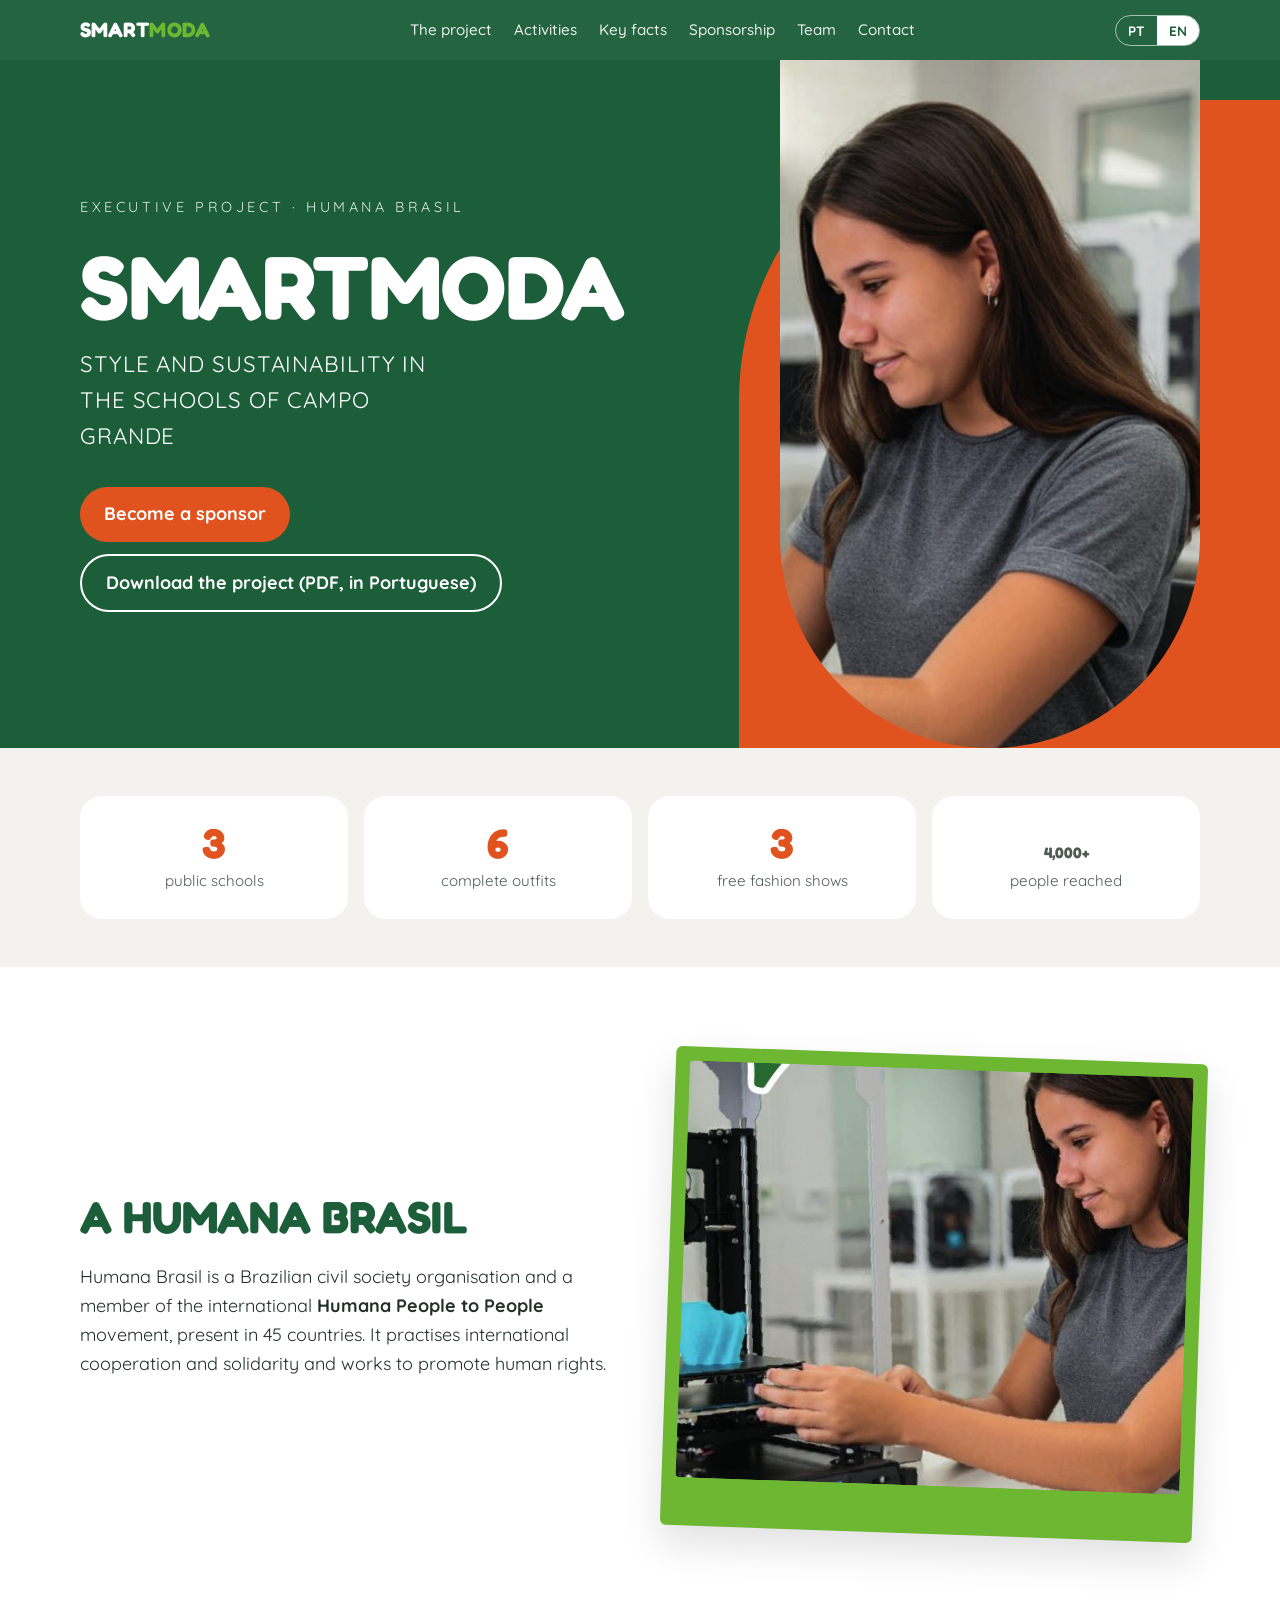
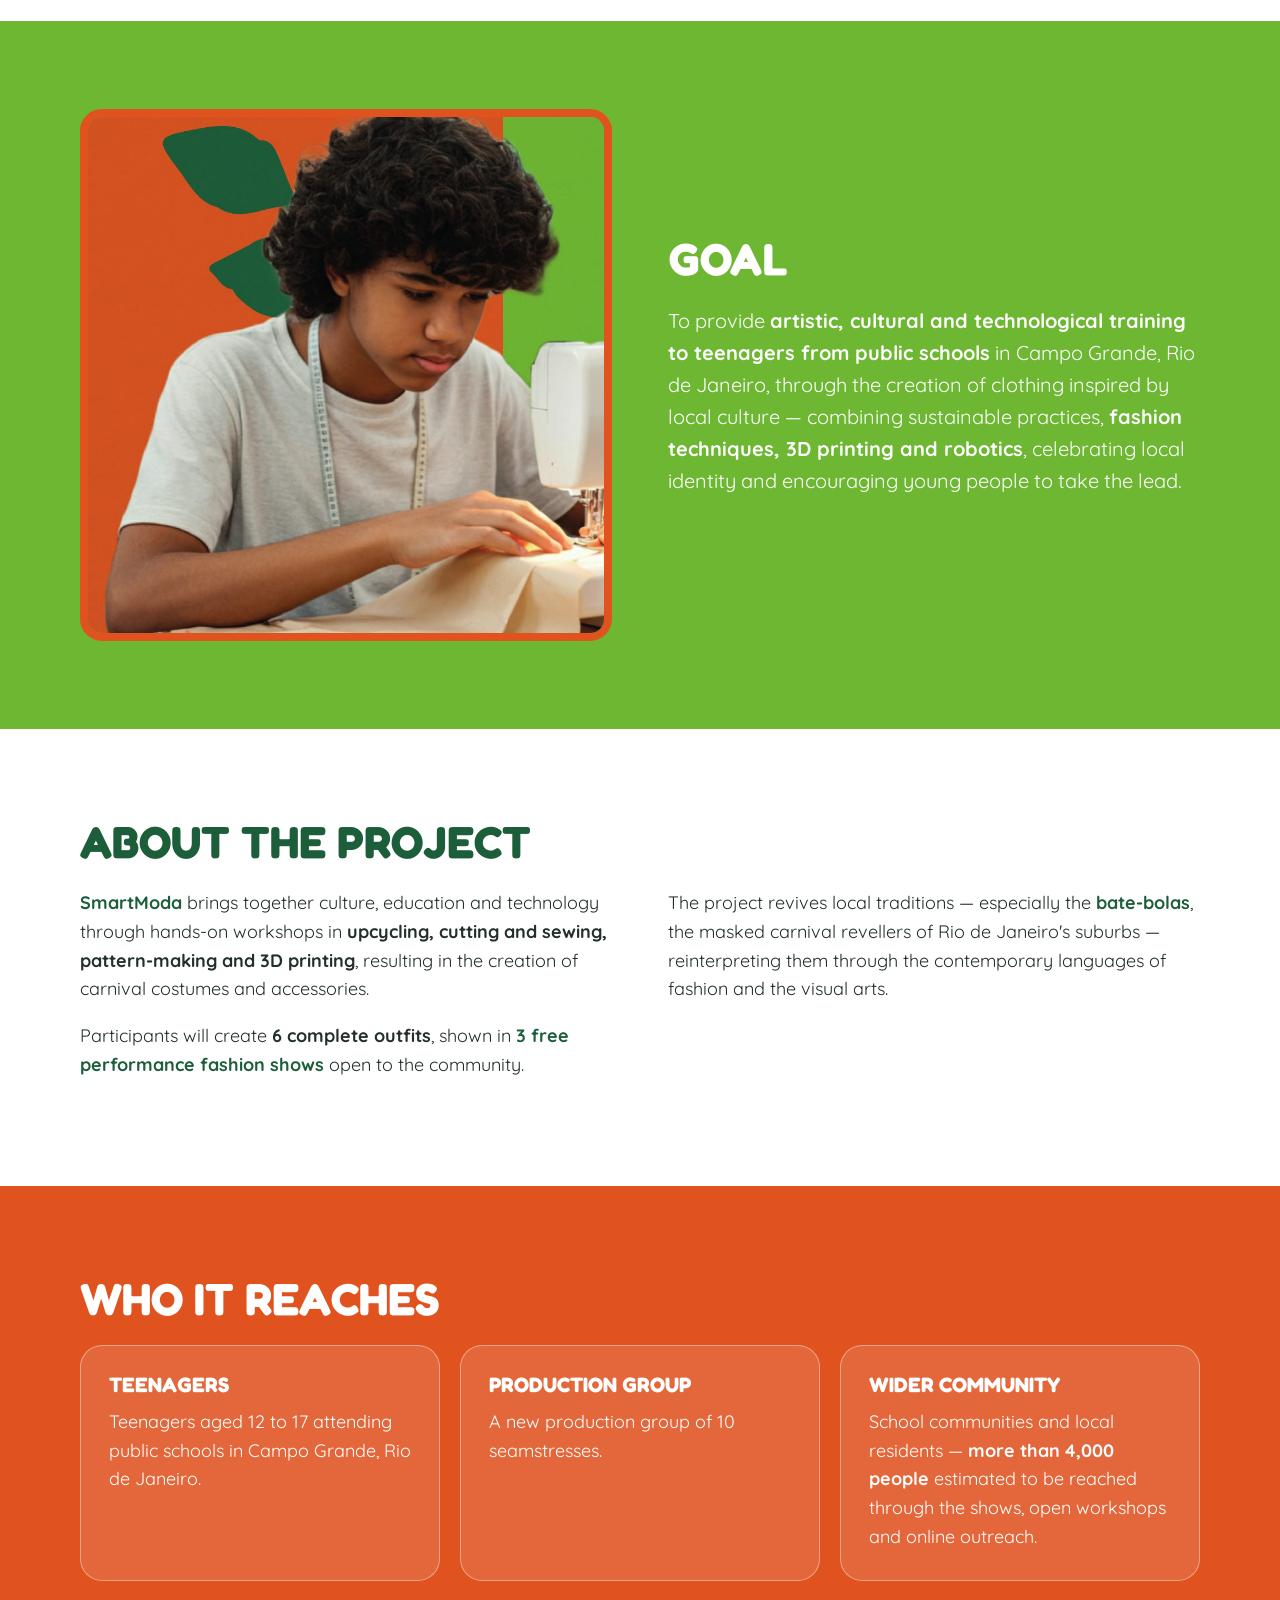
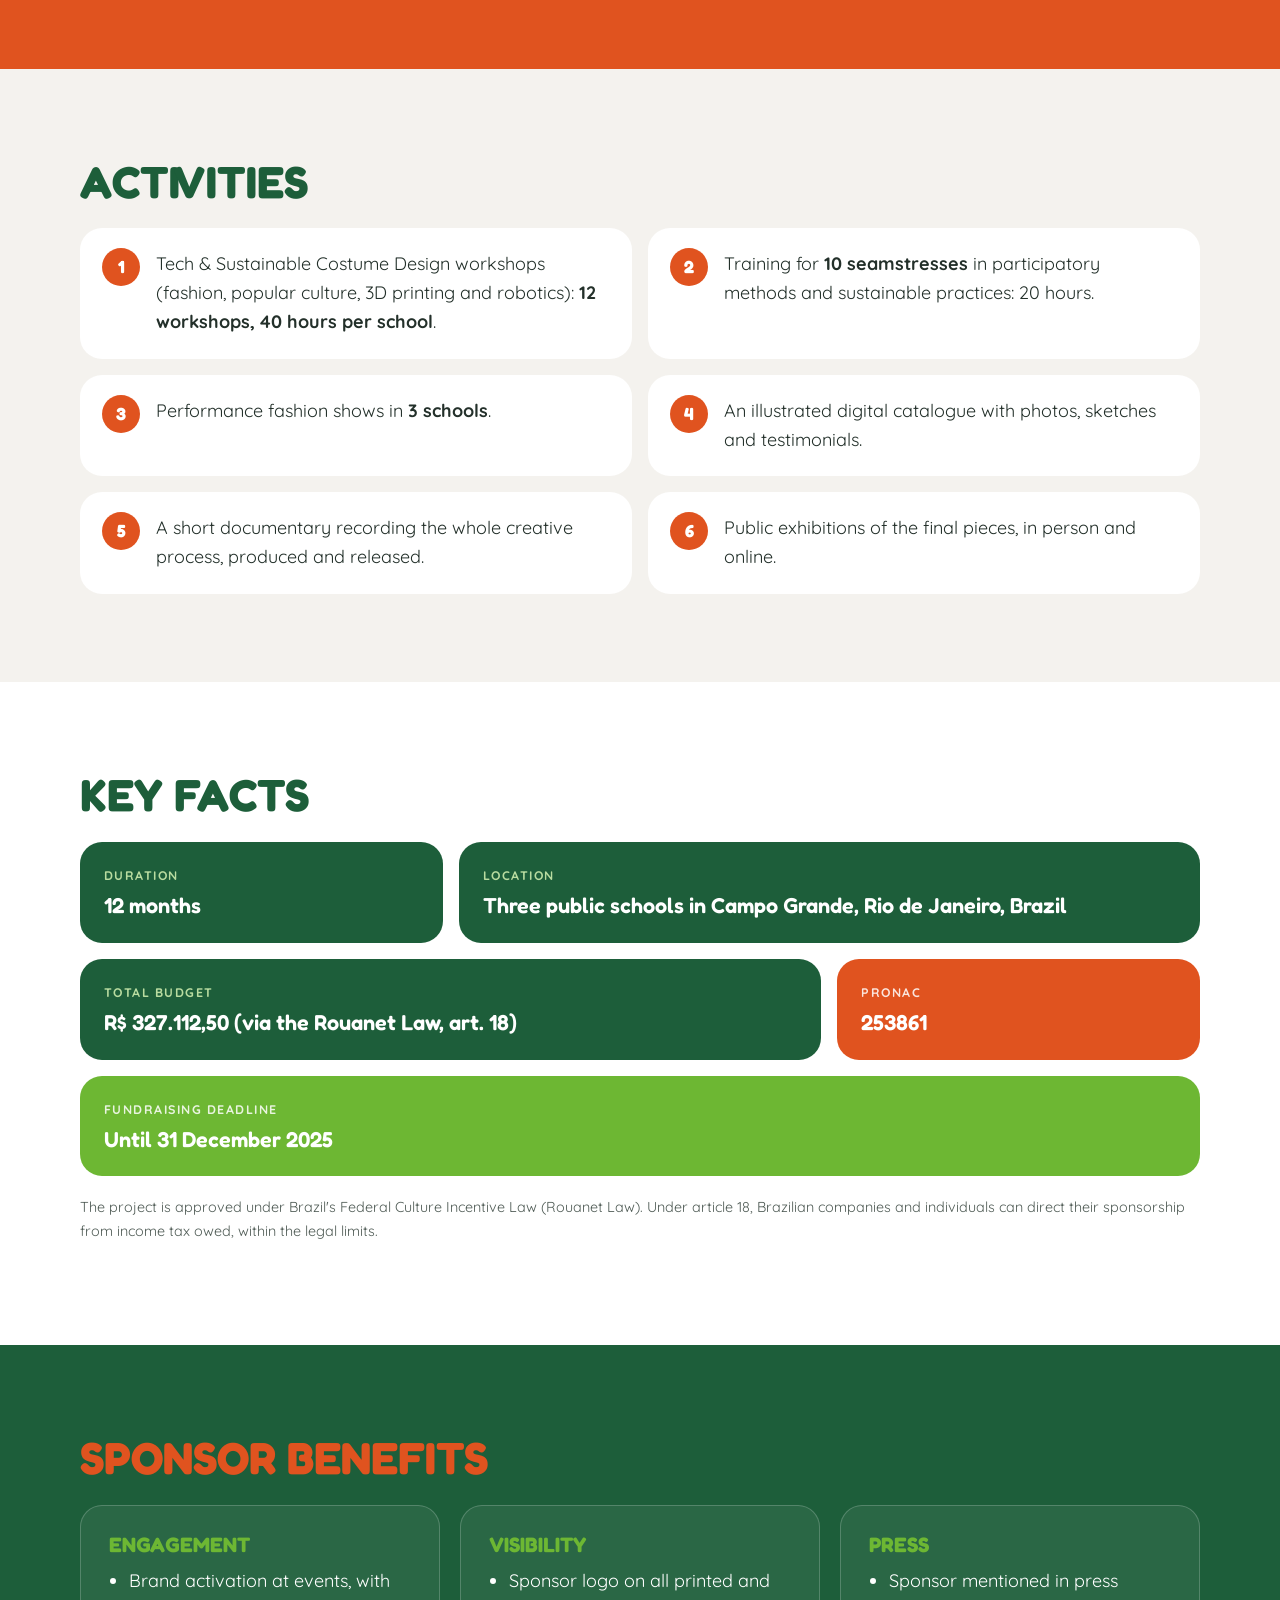
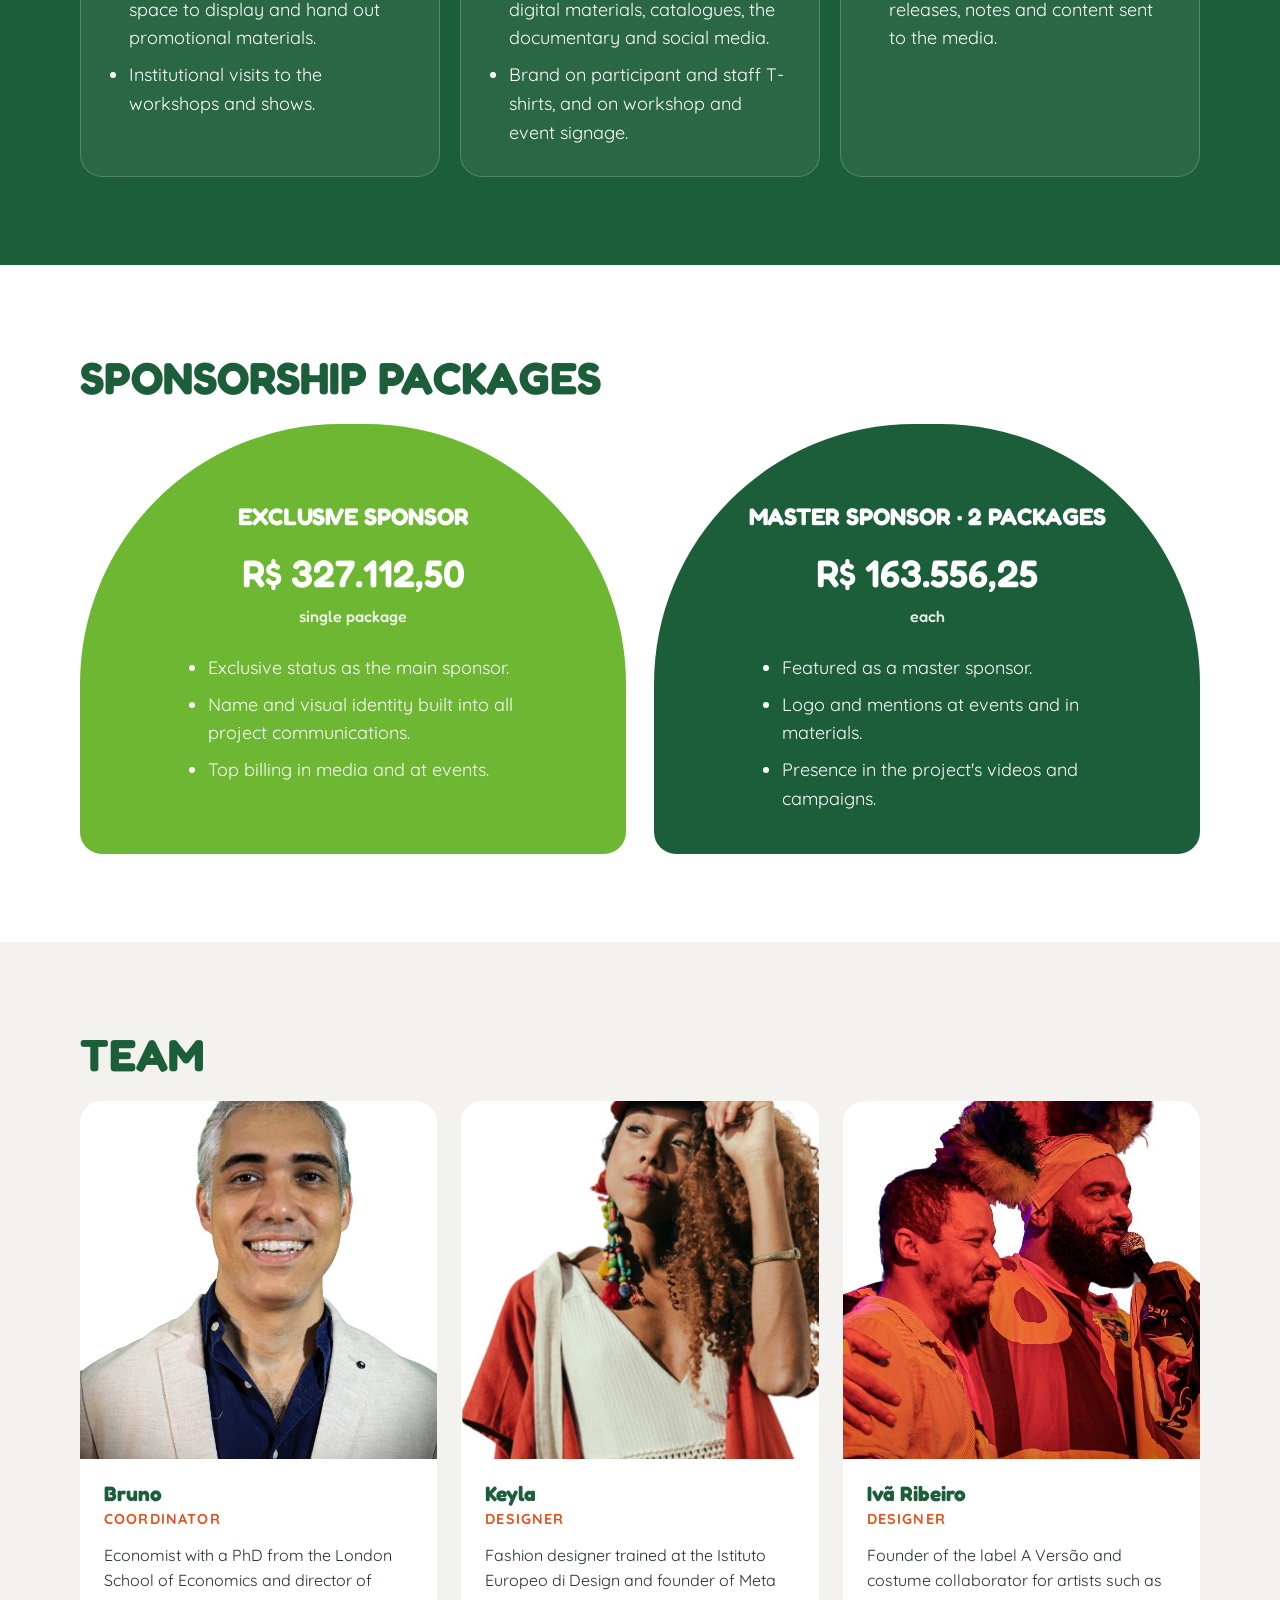
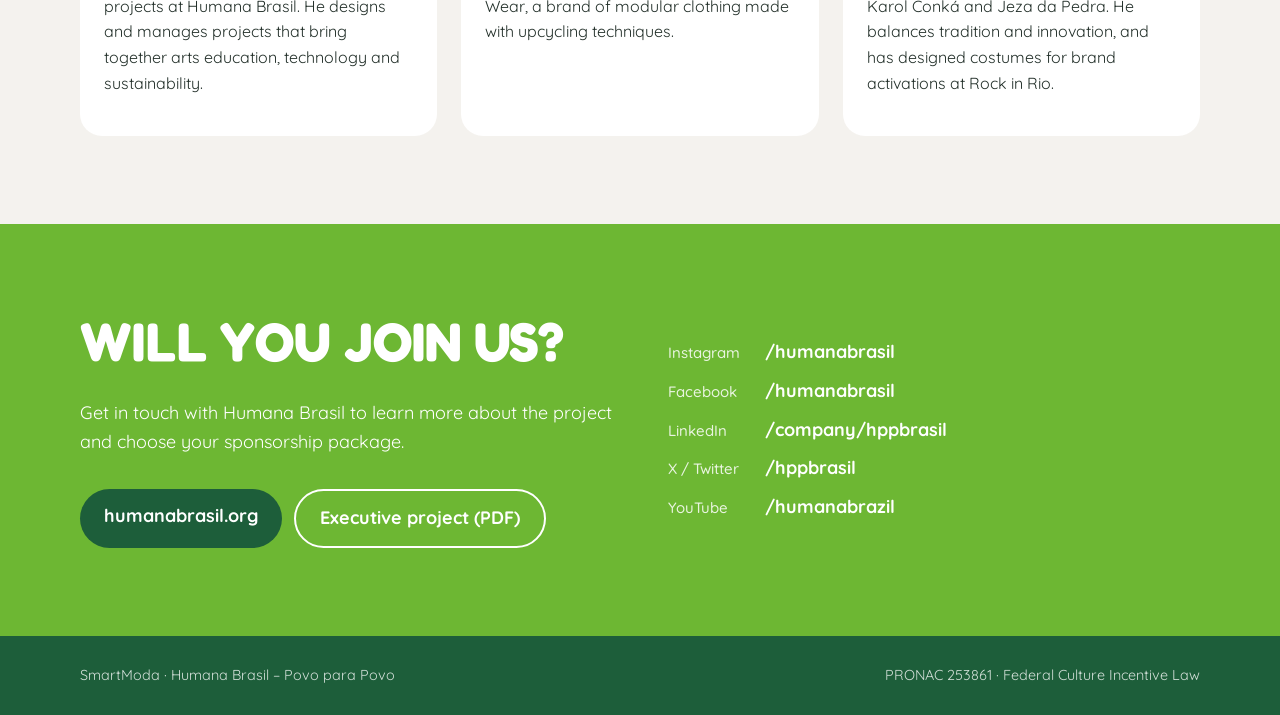
==== docs/smartmoda/index.html @ 7c17c0e6 "Página bilíngue (PT/EN) do projeto SmartModa para financiadores Página estática em docs/smartmoda/ c" ====
<!doctype html>
<html lang="pt-BR" data-lang="pt">
<head>
<meta charset="utf-8">
<meta name="viewport" content="width=device-width, initial-scale=1">
<title>SmartModa · Humana Brasil</title>
<meta name="description" content="SmartModa: estilo e sustentabilidade nas escolas de Campo Grande (RJ). Projeto da Humana Brasil via Lei Rouanet, PRONAC 253861.">
<meta property="og:title" content="SmartModa · Humana Brasil">
<meta property="og:description" content="Moda, cultura popular, impressão 3D e robótica com adolescentes de escolas públicas de Campo Grande (RJ).">
<meta property="og:image" content="img/capa.jpg">
<link rel="preconnect" href="https://fonts.googleapis.com">
<link rel="preconnect" href="https://fonts.gstatic.com" crossorigin>
<link href="https://fonts.googleapis.com/css2?family=Fredoka:wght@500;600;700&family=Quicksand:wght@400;500;700&display=swap" rel="stylesheet">
<style>
  :root {
    --verde-escuro: #1d5e3a;
    --verde: #6db733;
    --laranja: #e0531f;
    --creme: #f4f2ee;
    --texto: #23302a;
    --texto-suave: #4f5b55;
    --branco: #ffffff;
    --raio: 22px;
  }
  * { box-sizing: border-box; }
  html { scroll-behavior: smooth; }
  body {
    margin: 0;
    font-family: "Quicksand", system-ui, sans-serif;
    font-size: 18px;
    line-height: 1.6;
    color: var(--texto);
    background: var(--branco);
  }
  h1, h2, h3 { font-family: "Fredoka", system-ui, sans-serif; line-height: 1.1; margin: 0 0 .5em; }
  h2 { font-size: clamp(2rem, 4vw, 2.8rem); color: var(--verde-escuro); text-transform: uppercase; }
  h3 { font-size: 1.3rem; }
  p { margin: 0 0 1em; }
  img { max-width: 100%; height: auto; display: block; }
  a { color: inherit; }
  strong { font-weight: 700; }

  /* Idiomas: cada texto existe nas duas línguas; o atributo data-lang esconde uma delas. */
  html[data-lang="pt"] .en, html[data-lang="en"] .pt { display: none !important; }

  .container { width: min(1120px, 100% - 32px); margin-inline: auto; }
  section { padding: 88px 0; }

  /* Topo */
  .topo {
    position: sticky; top: 0; z-index: 10;
    background: rgba(29, 94, 58, .96);
    color: var(--branco);
    backdrop-filter: blur(6px);
  }
  .topo .container { display: flex; align-items: center; justify-content: space-between; gap: 16px; height: 60px; }
  .marca { font-family: "Fredoka", sans-serif; font-weight: 700; font-size: 1.3rem; letter-spacing: .02em; text-decoration: none; }
  .marca span { color: var(--verde); }
  .menu { display: flex; gap: 22px; font-size: .95rem; font-weight: 500; }
  .menu a { text-decoration: none; opacity: .9; }
  .menu a:hover { opacity: 1; text-decoration: underline; }
  .idiomas { display: flex; border: 1.5px solid rgba(255,255,255,.6); border-radius: 999px; overflow: hidden; flex-shrink: 0; }
  .idiomas button {
    font: 700 .85rem "Quicksand", sans-serif; color: var(--branco);
    background: transparent; border: 0; padding: 6px 12px; cursor: pointer;
  }
  .idiomas button[aria-pressed="true"] { background: var(--branco); color: var(--verde-escuro); }
  @media (max-width: 860px) { .menu { display: none; } }

  /* Capa */
  .capa { background: var(--verde-escuro); color: var(--branco); padding: 0; overflow: hidden; }
  .capa .container { display: grid; grid-template-columns: 1.2fr 1fr; align-items: center; gap: 40px; min-height: 620px; }
  .capa .rotulo { letter-spacing: .25em; text-transform: uppercase; font-size: .9rem; opacity: .85; margin-bottom: 18px; }
  .capa h1 { font-size: clamp(3rem, 8vw, 5.6rem); margin-bottom: 12px; }
  .capa .subtitulo { font-size: clamp(1.1rem, 2vw, 1.4rem); text-transform: uppercase; letter-spacing: .04em; max-width: 30ch; }
  .capa .foto { position: relative; align-self: stretch; display: flex; align-items: flex-end; }
  .capa .foto::before {
    content: ""; position: absolute; inset: 40px -40% 0 30px;
    background: var(--laranja); border-radius: 300px 0 0 0;
  }
  .capa .foto img { position: relative; border-radius: 0 0 220px 220px; width: 100%; max-width: 420px; margin-left: auto; object-fit: cover; aspect-ratio: 470 / 770; }
  .botoes { display: flex; flex-wrap: wrap; gap: 12px; margin-top: 32px; }
  .botao {
    display: inline-block; padding: 13px 24px; border-radius: 999px;
    font-weight: 700; text-decoration: none; transition: transform .15s;
  }
  .botao:hover { transform: translateY(-2px); }
  .botao.cheio { background: var(--laranja); color: var(--branco); }
  .botao.contorno { border: 2px solid var(--branco); color: var(--branco); }
  @media (max-width: 760px) {
    .capa .container { grid-template-columns: 1fr; min-height: 0; padding-top: 56px; gap: 32px; }
    .capa .foto img { max-width: 300px; margin: 0 auto; }
    .capa .foto::before { inset: 40px -20% 0 10%; }
  }

  /* Números */
  .numeros { background: var(--creme); padding: 48px 0; }
  .numeros .grade { display: grid; grid-template-columns: repeat(4, 1fr); gap: 16px; }
  .numero { background: var(--branco); border-radius: var(--raio); padding: 24px; text-align: center; }
  .numero b { display: block; font-family: "Fredoka", sans-serif; font-size: 2.6rem; color: var(--laranja); line-height: 1.1; }
  .numero span { font-size: .95rem; color: var(--texto-suave); }
  @media (max-width: 760px) { .numeros .grade { grid-template-columns: repeat(2, 1fr); } }

  /* Duas colunas */
  .duas { display: grid; grid-template-columns: 1fr 1fr; gap: 56px; align-items: center; }
  @media (max-width: 760px) { .duas { grid-template-columns: 1fr; gap: 32px; } }
  .foto-arredondada { border-radius: var(--raio); object-fit: cover; width: 100%; }

  .objetivo { background: var(--verde); color: var(--branco); }
  .objetivo h2 { color: var(--branco); }
  .objetivo p { font-size: 1.25rem; }
  .objetivo .foto-arredondada { border: 8px solid var(--laranja); aspect-ratio: 1; }

  .destaque { color: var(--verde-escuro); font-weight: 700; }
  .polaroid { background: var(--verde); padding: 14px 14px 48px; border-radius: 6px; transform: rotate(2deg); box-shadow: 0 18px 40px rgba(0,0,0,.12); }

  /* Público */
  .publico { background: var(--laranja); color: var(--branco); }
  .publico h2 { color: var(--branco); }
  .cartoes { display: grid; grid-template-columns: repeat(3, 1fr); gap: 20px; }
  .cartao { background: rgba(255,255,255,.12); border: 1.5px solid rgba(255,255,255,.4); border-radius: var(--raio); padding: 28px; }
  .cartao h3 { text-transform: uppercase; }
  .cartao p:last-child { margin: 0; }
  @media (max-width: 860px) { .cartoes { grid-template-columns: 1fr; } }

  /* Ações */
  .acoes { background: var(--creme); }
  .lista-acoes { list-style: none; padding: 0; margin: 0; display: grid; grid-template-columns: repeat(2, 1fr); gap: 16px; counter-reset: acao; }
  .lista-acoes li { background: var(--branco); border-radius: var(--raio); padding: 22px 24px 22px 76px; position: relative; counter-increment: acao; }
  .lista-acoes li::before {
    content: counter(acao); position: absolute; left: 22px; top: 20px;
    width: 38px; height: 38px; border-radius: 50%; background: var(--laranja); color: var(--branco);
    font: 700 1.1rem/38px "Fredoka", sans-serif; text-align: center;
  }
  @media (max-width: 760px) { .lista-acoes { grid-template-columns: 1fr; } }

  /* Ficha */
  .ficha .grade { display: grid; grid-template-columns: repeat(3, 1fr); gap: 16px; }
  .item-ficha { background: var(--verde-escuro); color: var(--branco); border-radius: var(--raio); padding: 24px; }
  .item-ficha small { display: block; text-transform: uppercase; letter-spacing: .12em; font-size: .78rem; color: #b9dca0; margin-bottom: 6px; font-weight: 700; }
  .item-ficha b { font-family: "Fredoka", sans-serif; font-size: 1.35rem; font-weight: 600; line-height: 1.25; display: block; }
  .item-ficha.largo { grid-column: span 2; }
  .item-ficha.inteiro { grid-column: 1 / -1; }
  .item-ficha.laranja { background: var(--laranja); }
  .item-ficha.verde { background: var(--verde); }
  .item-ficha.verde small, .item-ficha.laranja small { color: rgba(255,255,255,.85); }
  .nota { font-size: .9rem; color: var(--texto-suave); margin-top: 20px; }
  @media (max-width: 760px) { .ficha .grade { grid-template-columns: 1fr; } .item-ficha.largo, .item-ficha.inteiro { grid-column: auto; } }

  /* Contrapartidas e cotas */
  .contrapartidas { background: var(--verde-escuro); color: var(--branco); }
  .contrapartidas h2 { color: var(--laranja); }
  .contrapartidas .cartao { background: rgba(255,255,255,.06); border-color: rgba(255,255,255,.2); }
  .contrapartidas .cartao h3 { color: var(--verde); }
  .contrapartidas ul { margin: 0; padding-left: 1.1em; }
  .contrapartidas li + li { margin-top: 8px; }

  .cotas .grade { display: grid; grid-template-columns: 1fr 1fr; gap: 28px; }
  .cota { border-radius: 260px 260px var(--raio) var(--raio); padding: 80px 40px 40px; color: var(--branco); text-align: center; }
  .cota.exclusiva { background: var(--verde); }
  .cota.master { background: var(--verde-escuro); }
  .cota h3 { text-transform: uppercase; font-size: 1.5rem; }
  .cota .valor { font-family: "Fredoka", sans-serif; font-size: clamp(1.8rem, 4vw, 2.4rem); font-weight: 600; margin-bottom: 24px; }
  .cota .valor small { display: block; font-size: 1rem; font-weight: 500; opacity: .9; }
  .cota ul { text-align: left; max-width: 330px; margin: 0 auto; padding-left: 1.1em; }
  .cota li + li { margin-top: 8px; }
  @media (max-width: 760px) { .cotas .grade { grid-template-columns: 1fr; } .cota { padding: 56px 24px 32px; } }

  /* Equipe */
  .equipe { background: var(--creme); }
  .pessoas { display: grid; grid-template-columns: repeat(3, 1fr); gap: 24px; }
  .pessoa { background: var(--branco); border-radius: var(--raio); overflow: hidden; display: flex; flex-direction: column; }
  .pessoa img { width: 100%; aspect-ratio: 1; object-fit: cover; object-position: top; background: #fff; }
  .pessoa div { padding: 24px; }
  .pessoa h3 { color: var(--verde-escuro); margin-bottom: 2px; }
  .pessoa .papel { color: var(--laranja); font-weight: 700; font-size: .9rem; text-transform: uppercase; letter-spacing: .08em; margin-bottom: 12px; }
  .pessoa p { font-size: 1rem; }
  @media (max-width: 860px) { .pessoas { grid-template-columns: 1fr; max-width: 460px; margin-inline: auto; } }

  /* Contato */
  .contato { background: var(--verde); color: var(--branco); }
  .contato h2 { color: var(--branco); font-size: clamp(2.2rem, 5vw, 3.4rem); }
  .redes { list-style: none; padding: 0; margin: 0; display: grid; gap: 10px; font-weight: 700; }
  .redes a { text-decoration: none; }
  .redes a:hover { text-decoration: underline; }
  .redes small { display: inline-block; min-width: 92px; font-weight: 500; opacity: .85; }
  .contato .botao.cheio { background: var(--verde-escuro); }

  footer { background: var(--verde-escuro); color: rgba(255,255,255,.8); font-size: .9rem; padding: 28px 0; }
  footer .container { display: flex; flex-wrap: wrap; justify-content: space-between; gap: 12px; }
</style>
</head>
<body>

<header class="topo">
  <div class="container">
    <a class="marca" href="#inicio">SMART<span>MODA</span></a>
    <nav class="menu" aria-label="Seções">
      <a href="#projeto"><span class="pt">O projeto</span><span class="en">The project</span></a>
      <a href="#acoes"><span class="pt">Ações</span><span class="en">Activities</span></a>
      <a href="#ficha"><span class="pt">Ficha técnica</span><span class="en">Key facts</span></a>
      <a href="#cotas"><span class="pt">Patrocínio</span><span class="en">Sponsorship</span></a>
      <a href="#equipe"><span class="pt">Equipe</span><span class="en">Team</span></a>
      <a href="#contato"><span class="pt">Contato</span><span class="en">Contact</span></a>
    </nav>
    <div class="idiomas" role="group" aria-label="Idioma / Language">
      <button type="button" data-idioma="pt" aria-pressed="true">PT</button>
      <button type="button" data-idioma="en" aria-pressed="false">EN</button>
    </div>
  </div>
</header>

<main>
  <section class="capa" id="inicio">
    <div class="container">
      <div>
        <p class="rotulo"><span class="pt">Projeto executivo · Humana Brasil</span><span class="en">Executive project · Humana Brasil</span></p>
        <h1>SMARTMODA</h1>
        <p class="subtitulo pt">Estilo e sustentabilidade nas escolas de Campo Grande</p>
        <p class="subtitulo en">Style and sustainability in the schools of Campo Grande</p>
        <div class="botoes">
          <a class="botao cheio" href="#cotas"><span class="pt">Seja patrocinador</span><span class="en">Become a sponsor</span></a>
          <a class="botao contorno" href="smartmoda-projeto-executivo.pdf" download><span class="pt">Baixar o projeto (PDF)</span><span class="en">Download the project (PDF, in Portuguese)</span></a>
        </div>
      </div>
      <div class="foto">
        <img src="img/capa.jpg" alt="" width="470" height="770">
      </div>
    </div>
  </section>

  <section class="numeros" aria-label="Números do projeto">
    <div class="container grade">
      <div class="numero"><b>3</b><span class="pt">escolas públicas</span><span class="en">public schools</span></div>
      <div class="numero"><b>6</b><span class="pt">trajes completos</span><span class="en">complete outfits</span></div>
      <div class="numero"><b>3</b><span class="pt">desfiles gratuitos</span><span class="en">free fashion shows</span></div>
      <div class="numero"><b><span class="pt">4.000+</span><span class="en">4,000+</span></b><span class="pt">pessoas alcançadas</span><span class="en">people reached</span></div>
    </div>
  </section>

  <section id="humana">
    <div class="container duas">
      <div>
        <h2>A Humana Brasil</h2>
        <p class="pt">A Humana Brasil é uma Organização da Sociedade Civil federada ao Movimento Internacional <strong>Humana People to People</strong>, presente em 45 países, que pratica cooperação e solidariedade internacional e atua na promoção dos direitos humanos.</p>
        <p class="en">Humana Brasil is a Brazilian civil society organisation and a member of the international <strong>Humana People to People</strong> movement, present in 45 countries. It practises international cooperation and solidarity and works to promote human rights.</p>
      </div>
      <div class="polaroid">
        <img class="foto-arredondada" src="img/impressao3d.jpg" alt="" width="520" height="430" style="border-radius:4px">
      </div>
    </div>
  </section>

  <section class="objetivo" id="projeto">
    <div class="container duas">
      <img class="foto-arredondada" src="img/costura.jpg" alt="" width="900" height="955">
      <div>
        <h2><span class="pt">Objetivo</span><span class="en">Goal</span></h2>
        <p class="pt">Promover a formação <strong>artística, cultural e tecnológica de adolescentes de escolas públicas</strong> de Campo Grande (RJ), por meio da criação de roupas inspiradas na cultura local, integrando práticas sustentáveis, <strong>técnicas de moda, impressão 3D e robótica</strong>, valorizando a identidade local e estimulando o protagonismo juvenil.</p>
        <p class="en">To provide <strong>artistic, cultural and technological training to teenagers from public schools</strong> in Campo Grande, Rio de Janeiro, through the creation of clothing inspired by local culture — combining sustainable practices, <strong>fashion techniques, 3D printing and robotics</strong>, celebrating local identity and encouraging young people to take the lead.</p>
      </div>
    </div>
  </section>

  <section id="sobre">
    <div class="container">
      <h2><span class="pt">Sobre o projeto</span><span class="en">About the project</span></h2>
      <div class="duas" style="align-items:start">
        <div>
          <p class="pt">O <span class="destaque">SmartModa</span> integra cultura, educação e tecnologia por meio de oficinas práticas de <strong>upcycling, corte e costura, modelagem e impressão 3D</strong>, resultando na criação de figurinos carnavalescos e acessórios.</p>
          <p class="en"><span class="destaque">SmartModa</span> brings together culture, education and technology through hands-on workshops in <strong>upcycling, cutting and sewing, pattern-making and 3D printing</strong>, resulting in the creation of carnival costumes and accessories.</p>
          <p class="pt">Os participantes desenvolverão <strong>6 trajes completos</strong>, apresentados em <span class="destaque">3 desfiles performáticos gratuitos</span> abertos à comunidade.</p>
          <p class="en">Participants will create <strong>6 complete outfits</strong>, shown in <span class="destaque">3 free performance fashion shows</span> open to the community.</p>
        </div>
        <div>
          <p class="pt">O projeto resgata tradições locais, especialmente a dos <span class="destaque">bate-bolas</span>, reinterpretando-as com linguagens contemporâneas da moda e das artes visuais.</p>
          <p class="en">The project revives local traditions — especially the <span class="destaque">bate-bolas</span>, the masked carnival revellers of Rio de Janeiro's suburbs — reinterpreting them through the contemporary languages of fashion and the visual arts.</p>
        </div>
      </div>
    </div>
  </section>

  <section class="publico" id="publico">
    <div class="container">
      <h2><span class="pt">Público</span><span class="en">Who it reaches</span></h2>
      <div class="cartoes">
        <div class="cartao">
          <h3><span class="pt">Adolescentes</span><span class="en">Teenagers</span></h3>
          <p class="pt">Adolescentes entre 12 e 17 anos, estudantes de escolas públicas de Campo Grande (RJ).</p>
          <p class="en">Teenagers aged 12 to 17 attending public schools in Campo Grande, Rio de Janeiro.</p>
        </div>
        <div class="cartao">
          <h3><span class="pt">Grupo produtivo</span><span class="en">Production group</span></h3>
          <p class="pt">Criação de um grupo produtivo com 10 costureiras.</p>
          <p class="en">A new production group of 10 seamstresses.</p>
        </div>
        <div class="cartao">
          <h3><span class="pt">Público indireto</span><span class="en">Wider community</span></h3>
          <p class="pt">Comunidade escolar e moradores do entorno, estimados em <strong>mais de 4.000 pessoas</strong> alcançadas pelos desfiles, oficinas abertas e divulgação digital.</p>
          <p class="en">School communities and local residents — <strong>more than 4,000 people</strong> estimated to be reached through the shows, open workshops and online outreach.</p>
        </div>
      </div>
    </div>
  </section>

  <section class="acoes" id="acoes">
    <div class="container">
      <h2><span class="pt">Ações desenvolvidas</span><span class="en">Activities</span></h2>
      <ol class="lista-acoes">
        <li><span class="pt">Oficinas de Criação de Figurino Tecnológico e Sustentável (moda, cultura popular, impressão 3D e robótica): <strong>12 oficinas, 40 h por escola</strong>.</span><span class="en">Tech &amp; Sustainable Costume Design workshops (fashion, popular culture, 3D printing and robotics): <strong>12 workshops, 40 hours per school</strong>.</span></li>
        <li><span class="pt">Capacitação de <strong>10 costureiras</strong> com foco em metodologias participativas e práticas sustentáveis: 20 h de formação.</span><span class="en">Training for <strong>10 seamstresses</strong> in participatory methods and sustainable practices: 20 hours.</span></li>
        <li><span class="pt">Desfiles performáticos em <strong>3 escolas</strong>.</span><span class="en">Performance fashion shows in <strong>3 schools</strong>.</span></li>
        <li><span class="pt">Produção de catálogo digital ilustrado com fotos, croquis e depoimentos.</span><span class="en">An illustrated digital catalogue with photos, sketches and testimonials.</span></li>
        <li><span class="pt">Produção e divulgação de minidocumentário registrando todo o processo criativo.</span><span class="en">A short documentary recording the whole creative process, produced and released.</span></li>
        <li><span class="pt">Exibições públicas dos produtos finais, presenciais e online.</span><span class="en">Public exhibitions of the final pieces, in person and online.</span></li>
      </ol>
    </div>
  </section>

  <section class="ficha" id="ficha">
    <div class="container">
      <h2><span class="pt">Ficha técnica</span><span class="en">Key facts</span></h2>
      <div class="grade">
        <div class="item-ficha"><small><span class="pt">Duração</span><span class="en">Duration</span></small><b><span class="pt">12 meses</span><span class="en">12 months</span></b></div>
        <div class="item-ficha largo"><small><span class="pt">Local</span><span class="en">Location</span></small><b><span class="pt">Três escolas públicas de Campo Grande, Rio de Janeiro (RJ)</span><span class="en">Three public schools in Campo Grande, Rio de Janeiro, Brazil</span></b></div>
        <div class="item-ficha largo"><small><span class="pt">Valor de execução</span><span class="en">Total budget</span></small><b>R$ 327.112,50 <span class="pt">(via Lei Rouanet, art. 18)</span><span class="en">(via the Rouanet Law, art. 18)</span></b></div>
        <div class="item-ficha laranja"><small>PRONAC</small><b>253861</b></div>
        <div class="item-ficha verde inteiro"><small><span class="pt">Prazo de captação</span><span class="en">Fundraising deadline</span></small><b><span class="pt">Até 31/12/2025</span><span class="en">Until 31 December 2025</span></b></div>
      </div>
      <p class="nota pt">O projeto está aprovado na Lei Federal de Incentivo à Cultura (Lei Rouanet). Pelo art. 18, empresas e pessoas físicas podem destinar o patrocínio a partir do Imposto de Renda devido, dentro dos limites legais.</p>
      <p class="nota en">The project is approved under Brazil's Federal Culture Incentive Law (Rouanet Law). Under article 18, Brazilian companies and individuals can direct their sponsorship from income tax owed, within the legal limits.</p>
    </div>
  </section>

  <section class="contrapartidas" id="contrapartidas">
    <div class="container">
      <h2><span class="pt">Contrapartidas</span><span class="en">Sponsor benefits</span></h2>
      <div class="cartoes">
        <div class="cartao">
          <h3><span class="pt">Relacionamento</span><span class="en">Engagement</span></h3>
          <ul class="pt">
            <li>Ativação da marca nos eventos, com espaço para exposição e distribuição de materiais promocionais.</li>
            <li>Possibilidade de visitas institucionais às oficinas e desfiles.</li>
          </ul>
          <ul class="en">
            <li>Brand activation at events, with space to display and hand out promotional materials.</li>
            <li>Institutional visits to the workshops and shows.</li>
          </ul>
        </div>
        <div class="cartao">
          <h3><span class="pt">Visibilidade</span><span class="en">Visibility</span></h3>
          <ul class="pt">
            <li>Logomarca do patrocinador em todos os materiais gráficos, digitais, catálogos, minidocumentário e divulgação nas redes sociais.</li>
            <li>Marca nas camisetas dos participantes e equipe, sinalização das oficinas e eventos.</li>
          </ul>
          <ul class="en">
            <li>Sponsor logo on all printed and digital materials, catalogues, the documentary and social media.</li>
            <li>Brand on participant and staff T-shirts, and on workshop and event signage.</li>
          </ul>
        </div>
        <div class="cartao">
          <h3><span class="pt">Assessoria de imprensa</span><span class="en">Press</span></h3>
          <ul class="pt"><li>Citação do patrocinador em releases, notas e conteúdos enviados à imprensa.</li></ul>
          <ul class="en"><li>Sponsor mentioned in press releases, notes and content sent to the media.</li></ul>
        </div>
      </div>
    </div>
  </section>

  <section class="cotas" id="cotas">
    <div class="container">
      <h2><span class="pt">Cotas de patrocínio</span><span class="en">Sponsorship packages</span></h2>
      <div class="grade">
        <div class="cota exclusiva">
          <h3><span class="pt">Cota exclusiva</span><span class="en">Exclusive sponsor</span></h3>
          <p class="valor">R$ 327.112,50<small><span class="pt">cota única</span><span class="en">single package</span></small></p>
          <ul class="pt">
            <li>Exclusividade como patrocinador principal.</li>
            <li>Nome e identidade visual integrados a toda a comunicação do projeto.</li>
            <li>Maior destaque em mídias e eventos.</li>
          </ul>
          <ul class="en">
            <li>Exclusive status as the main sponsor.</li>
            <li>Name and visual identity built into all project communications.</li>
            <li>Top billing in media and at events.</li>
          </ul>
        </div>
        <div class="cota master">
          <h3><span class="pt">Cota máster · 2 cotas</span><span class="en">Master sponsor · 2 packages</span></h3>
          <p class="valor">R$ 163.556,25<small><span class="pt">cada</span><span class="en">each</span></small></p>
          <ul class="pt">
            <li>Destaque como patrocinador máster.</li>
            <li>Logotipo e menção nos eventos e materiais.</li>
            <li>Participação em vídeos e campanhas do projeto.</li>
          </ul>
          <ul class="en">
            <li>Featured as a master sponsor.</li>
            <li>Logo and mentions at events and in materials.</li>
            <li>Presence in the project's videos and campaigns.</li>
          </ul>
        </div>
      </div>
    </div>
  </section>

  <section class="equipe" id="equipe">
    <div class="container">
      <h2><span class="pt">Equipe</span><span class="en">Team</span></h2>
      <div class="pessoas">
        <article class="pessoa">
          <img src="img/bruno.jpg" alt="Bruno" width="705" height="672">
          <div>
            <h3>Bruno</h3>
            <p class="papel"><span class="pt">Coordenador</span><span class="en">Coordinator</span></p>
            <p class="pt">Economista, doutor pela London School of Economics e diretor de projetos na Humana Brasil. Desenvolve e gere projetos que cruzam arte-educação, tecnologia e sustentabilidade.</p>
            <p class="en">Economist with a PhD from the London School of Economics and director of projects at Humana Brasil. He designs and manages projects that bring together arts education, technology and sustainability.</p>
          </div>
        </article>
        <article class="pessoa">
          <img src="img/keyla.jpg" alt="Keyla" width="720" height="722">
          <div>
            <h3>Keyla</h3>
            <p class="papel"><span class="pt">Designer</span><span class="en">Designer</span></p>
            <p class="pt">Designer de moda formada pelo Instituto Europeu de Design e criadora da Meta Wear, marca de roupas modulares feitas com técnicas de upcycling.</p>
            <p class="en">Fashion designer trained at the Istituto Europeo di Design and founder of Meta Wear, a brand of modular clothing made with upcycling techniques.</p>
          </div>
        </article>
        <article class="pessoa">
          <img src="img/iva.jpg" alt="Ivã Ribeiro" width="945" height="702">
          <div>
            <h3>Ivã Ribeiro</h3>
            <p class="papel"><span class="pt">Designer</span><span class="en">Designer</span></p>
            <p class="pt">Criador da marca A Versão e colaborador em figurinos de artistas como Karol Conká e Jeza da Pedra. Equilibra tradição e inovação e já desenvolveu figurinos para ações de marketing no Rock in Rio.</p>
            <p class="en">Founder of the label A Versão and costume collaborator for artists such as Karol Conká and Jeza da Pedra. He balances tradition and innovation, and has designed costumes for brand activations at Rock in Rio.</p>
          </div>
        </article>
      </div>
    </div>
  </section>

  <section class="contato" id="contato">
    <div class="container duas">
      <div>
        <h2><span class="pt">Vamos com a gente nessa?</span><span class="en">Will you join us?</span></h2>
        <p class="pt">Fale com a Humana Brasil para conhecer o projeto de perto e escolher a sua cota.</p>
        <p class="en">Get in touch with Humana Brasil to learn more about the project and choose your sponsorship package.</p>
        <div class="botoes">
          <a class="botao cheio" href="https://humanabrasil.org" target="_blank" rel="noopener noreferrer">humanabrasil.org</a>
          <a class="botao contorno" href="smartmoda-projeto-executivo.pdf" download><span class="pt">Projeto executivo (PDF)</span><span class="en">Executive project (PDF)</span></a>
        </div>
      </div>
      <ul class="redes">
        <li><small>Instagram</small> <a href="https://www.instagram.com/humanabrasil" target="_blank" rel="noopener noreferrer">/humanabrasil</a></li>
        <li><small>Facebook</small> <a href="https://www.facebook.com/humanabrasil" target="_blank" rel="noopener noreferrer">/humanabrasil</a></li>
        <li><small>LinkedIn</small> <a href="https://www.linkedin.com/company/hppbrasil" target="_blank" rel="noopener noreferrer">/company/hppbrasil</a></li>
        <li><small>X / Twitter</small> <a href="https://twitter.com/hppbrasil" target="_blank" rel="noopener noreferrer">/hppbrasil</a></li>
        <li><small>YouTube</small> <a href="https://www.youtube.com/humanabrazil" target="_blank" rel="noopener noreferrer">/humanabrazil</a></li>
      </ul>
    </div>
  </section>
</main>

<footer>
  <div class="container">
    <span>SmartModa · Humana Brasil – Povo para Povo</span>
    <span>PRONAC 253861 · <span class="pt">Lei Federal de Incentivo à Cultura</span><span class="en">Federal Culture Incentive Law</span></span>
  </div>
</footer>

<script>
  // Troca de idioma: ?lang=en (ou #en) no endereço, depois a escolha salva, depois o idioma do navegador.
  (function () {
    var raiz = document.documentElement;
    var botoes = document.querySelectorAll('[data-idioma]');

    function aplicar(idioma, salvar) {
      raiz.setAttribute('data-lang', idioma);
      raiz.setAttribute('lang', idioma === 'en' ? 'en' : 'pt-BR');
      document.title = idioma === 'en' ? 'SmartModa · Humana Brasil (EN)' : 'SmartModa · Humana Brasil';
      for (var i = 0; i < botoes.length; i++) {
        botoes[i].setAttribute('aria-pressed', String(botoes[i].getAttribute('data-idioma') === idioma));
      }
      if (salvar) { try { localStorage.setItem('smartmoda-idioma', idioma); } catch (e) {} }
    }

    var inicial = null;
    var parametro = new URLSearchParams(location.search).get('lang');
    if (parametro === 'en' || parametro === 'pt') inicial = parametro;
    else if (location.hash === '#en' || location.hash === '#pt') inicial = location.hash.slice(1);
    if (!inicial) { try { inicial = localStorage.getItem('smartmoda-idioma'); } catch (e) {} }
    if (inicial !== 'en' && inicial !== 'pt') {
      inicial = /^pt\b/i.test(navigator.language || '') ? 'pt' : 'en';
    }
    aplicar(inicial, false);

    for (var i = 0; i < botoes.length; i++) {
      botoes[i].addEventListener('click', function () { aplicar(this.getAttribute('data-idioma'), true); });
    }
  })();
</script>
</body>
</html>
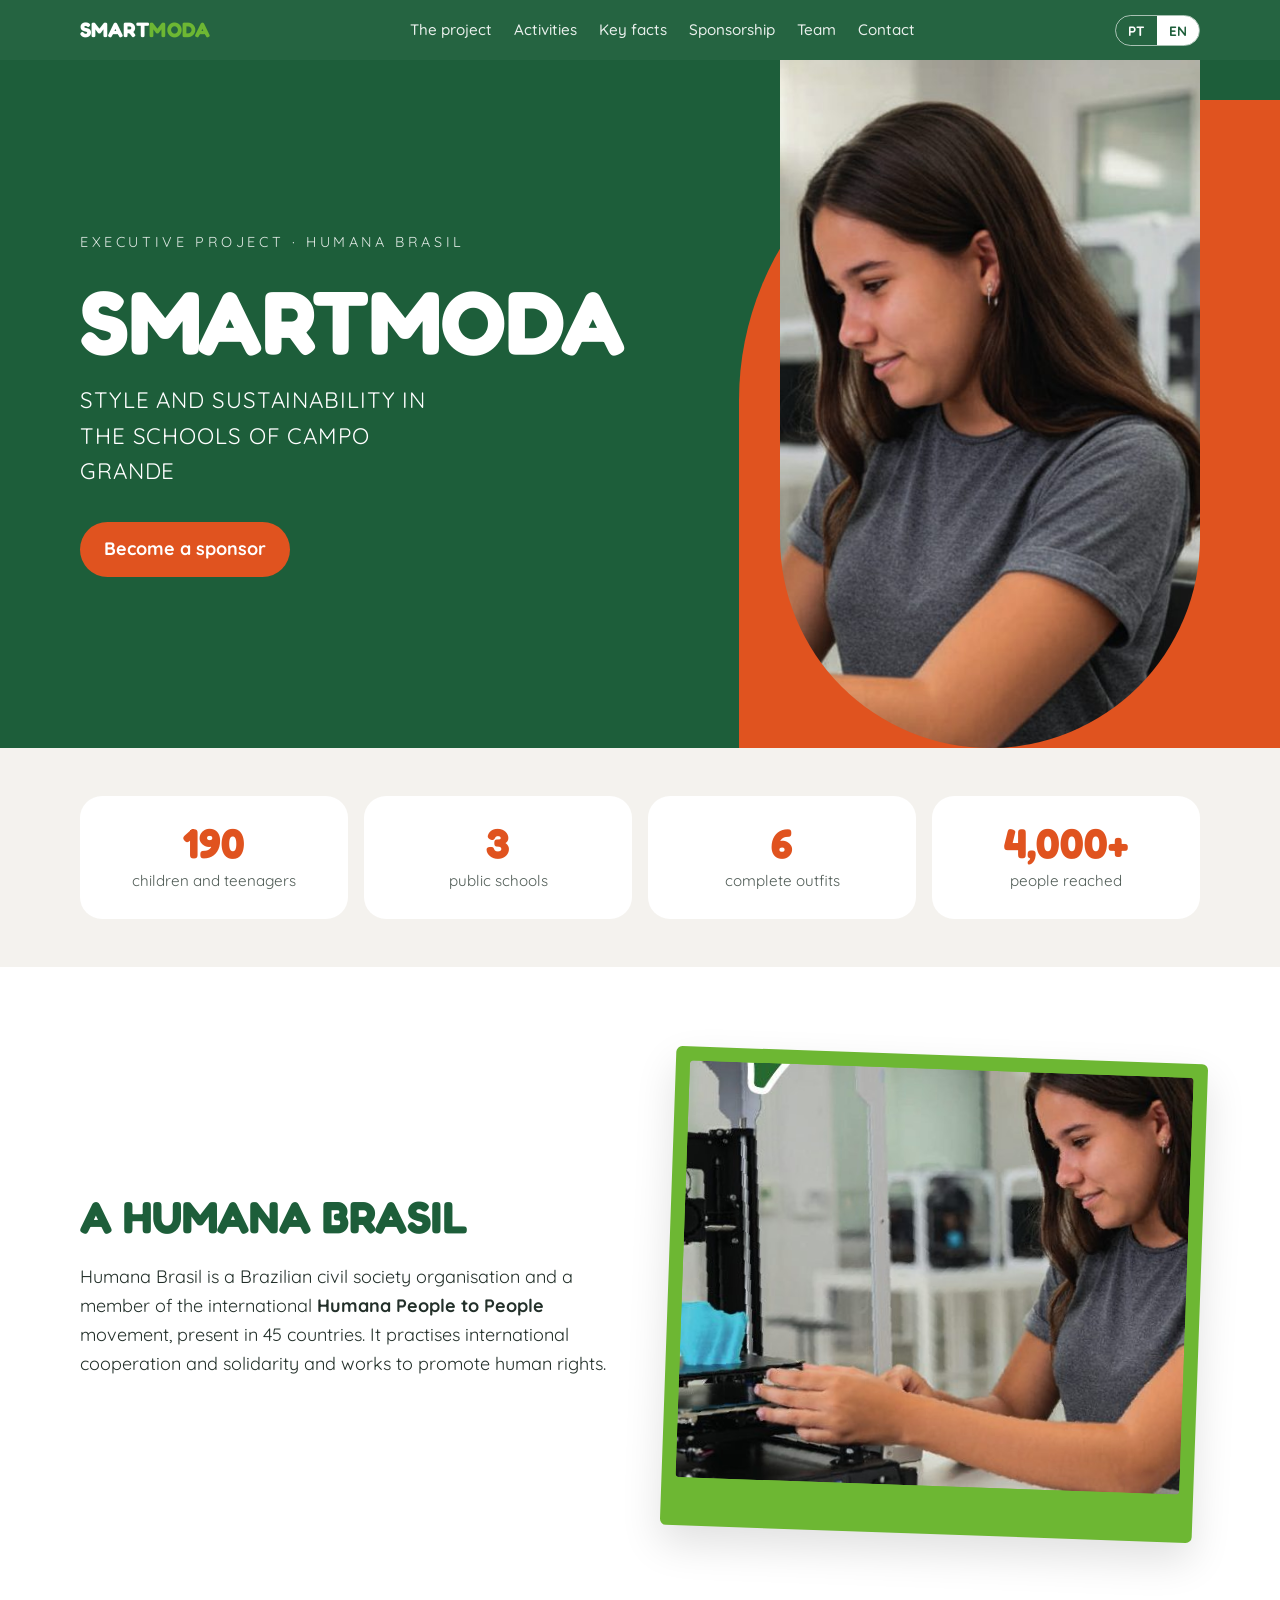
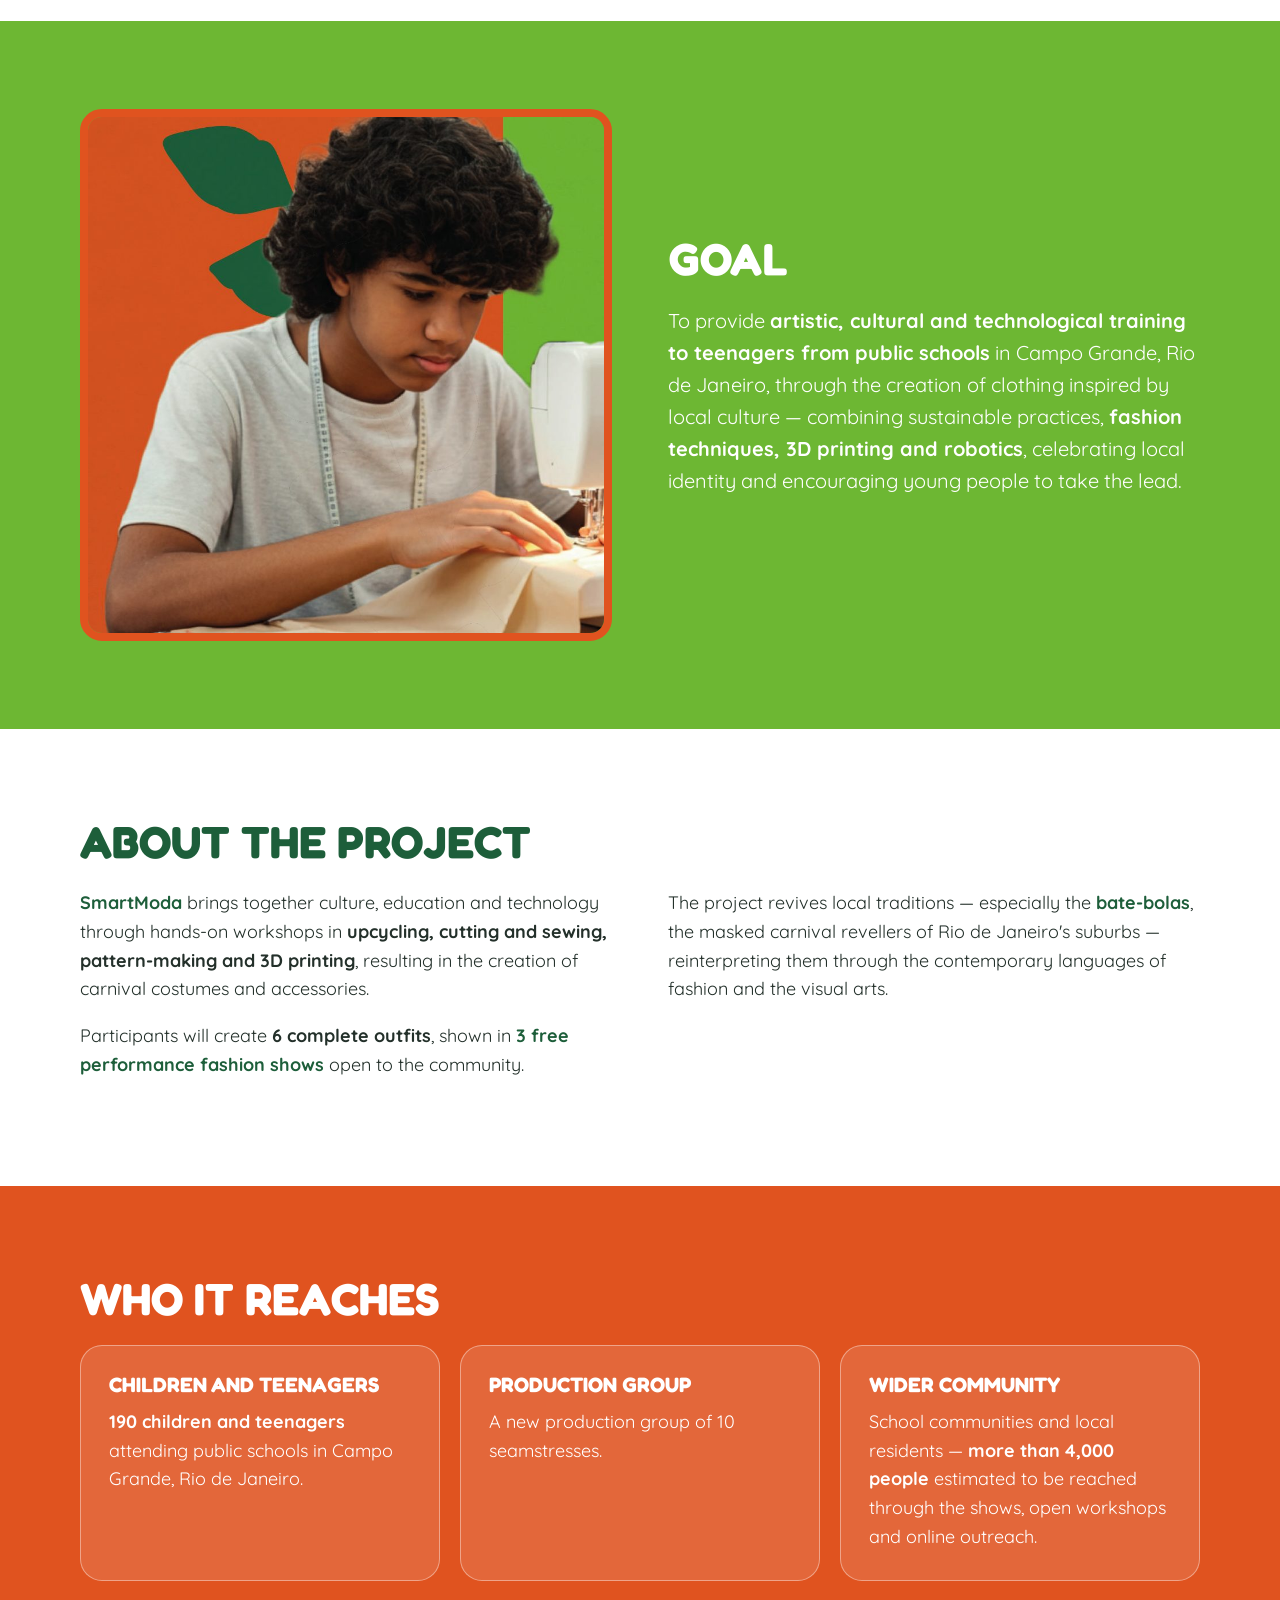
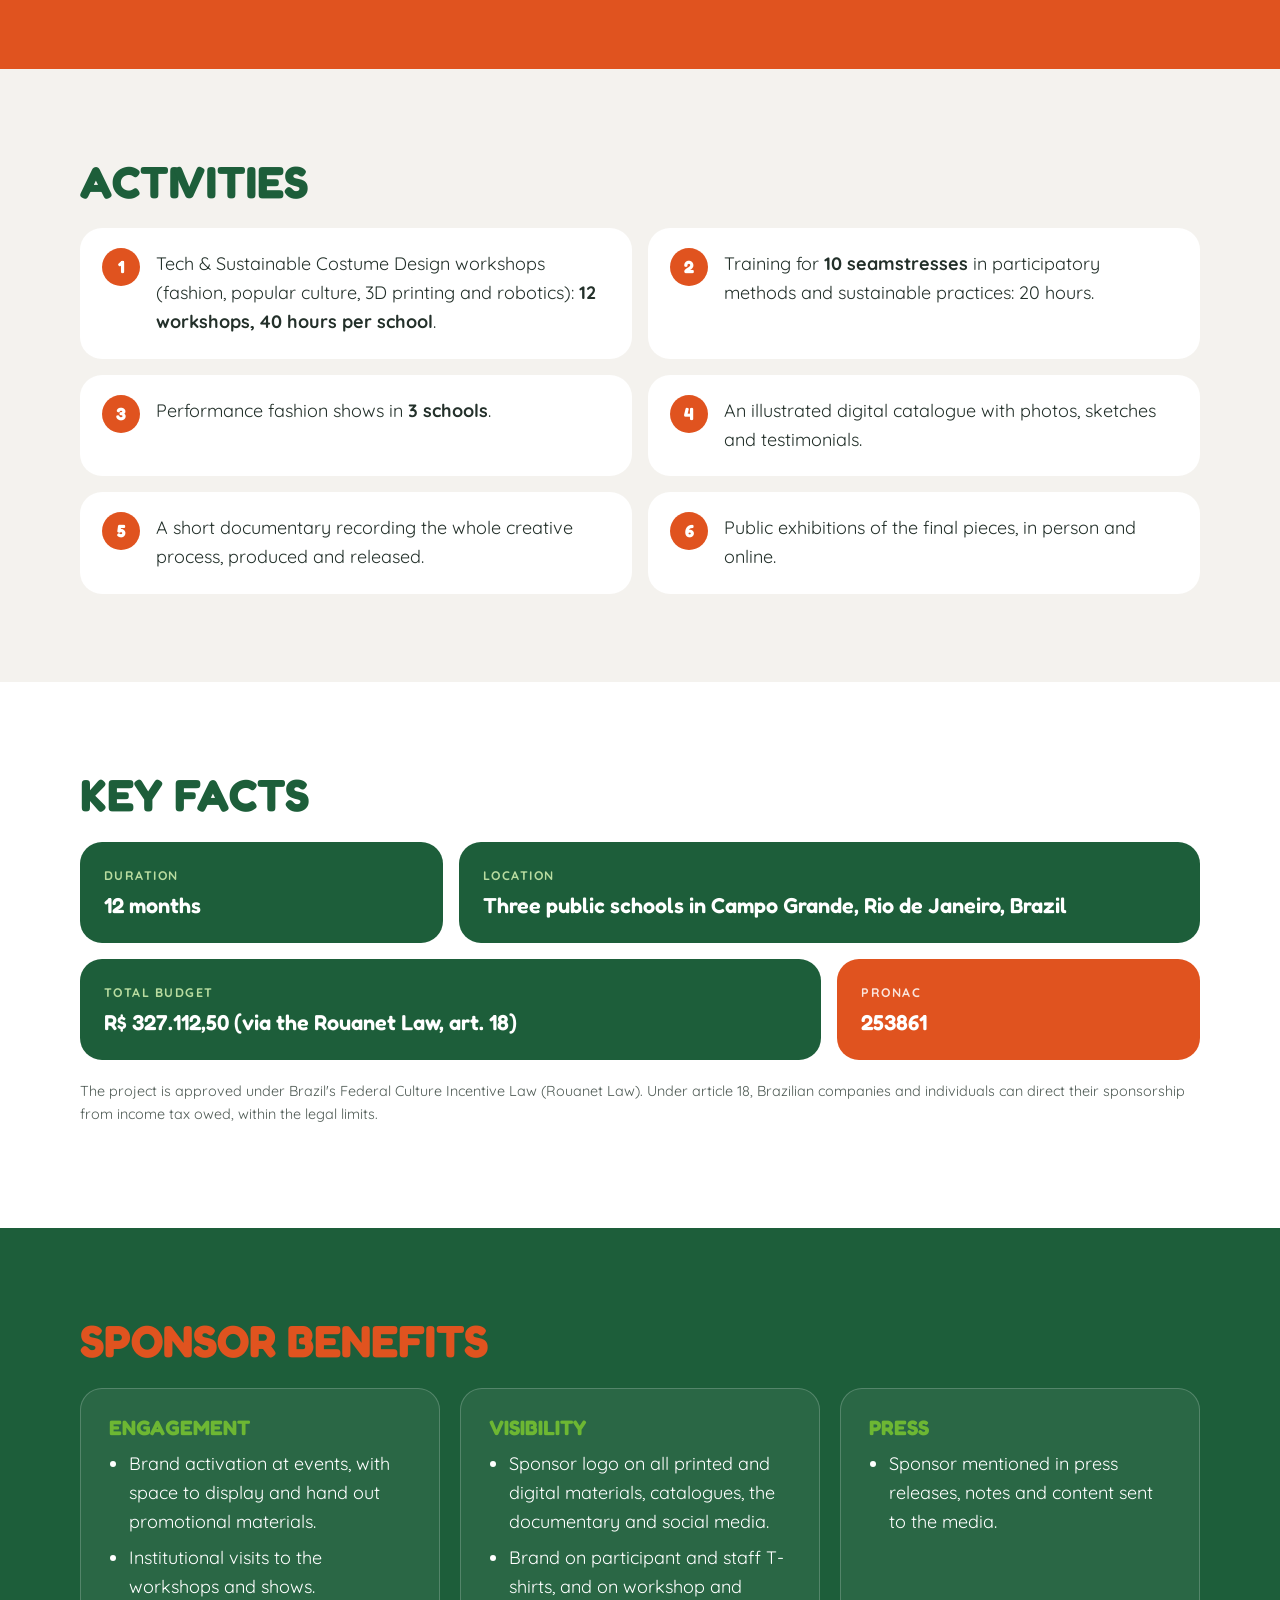
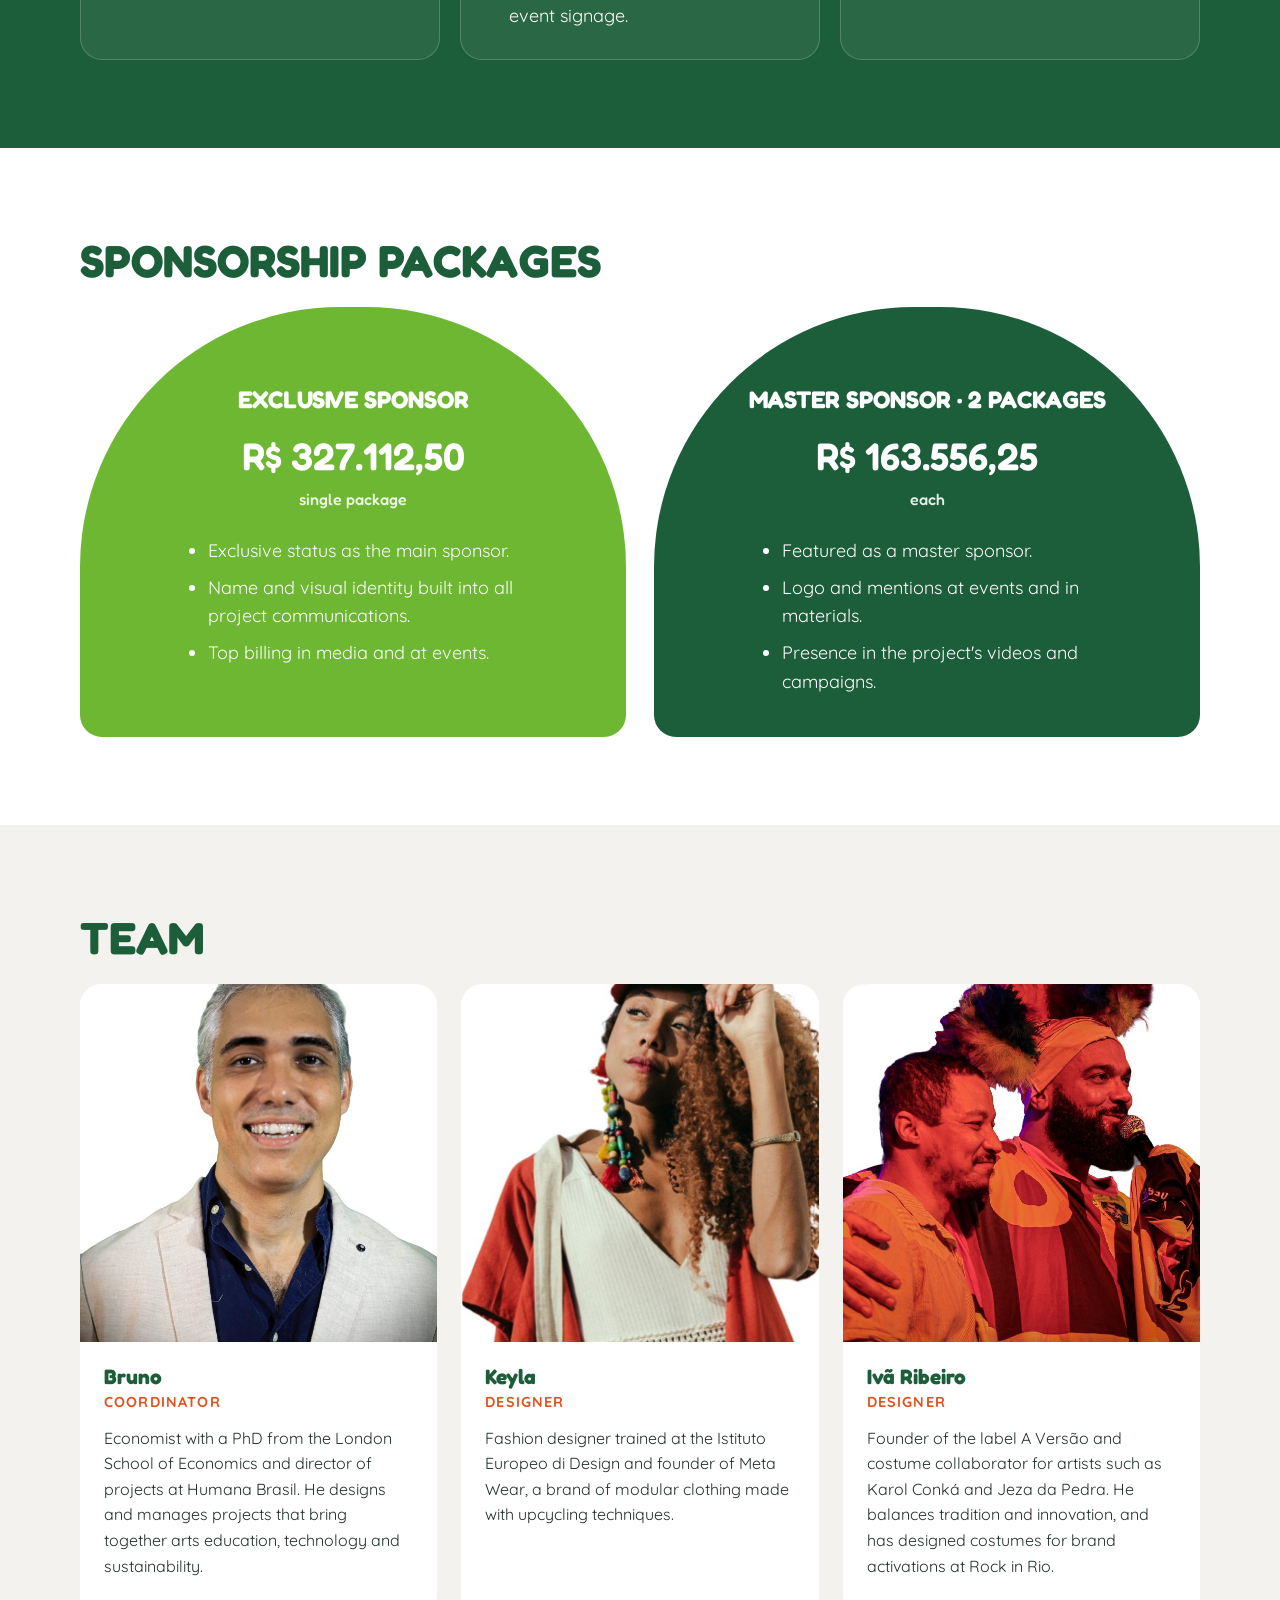
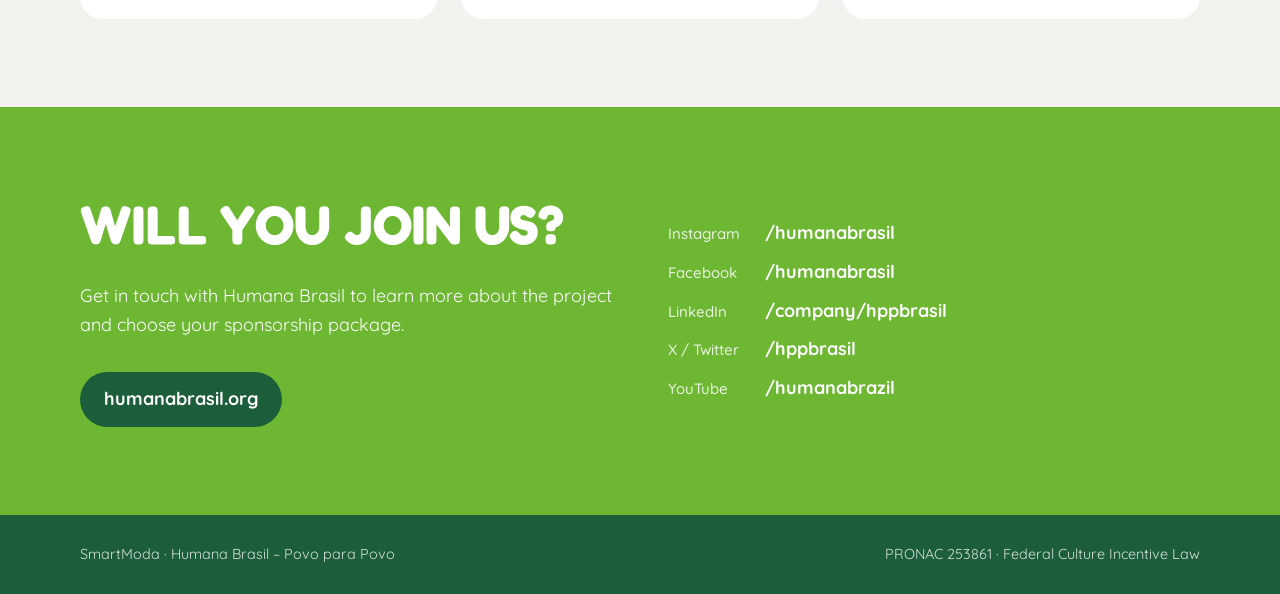
==== commit 245b8dab: "SmartModa: 190 crianças e adolescentes, sem prazo de captação e sem PDF O PDF do projeto executivo t" ====
--- a/docs/smartmoda/index.html
+++ b/docs/smartmoda/index.html
@@ -98,7 +98,7 @@
   .numeros .grade { display: grid; grid-template-columns: repeat(4, 1fr); gap: 16px; }
   .numero { background: var(--branco); border-radius: var(--raio); padding: 24px; text-align: center; }
   .numero b { display: block; font-family: "Fredoka", sans-serif; font-size: 2.6rem; color: var(--laranja); line-height: 1.1; }
-  .numero span { font-size: .95rem; color: var(--texto-suave); }
+  .numero > span { font-size: .95rem; color: var(--texto-suave); }
   @media (max-width: 760px) { .numeros .grade { grid-template-columns: repeat(2, 1fr); } }
 
   /* Duas colunas */
@@ -140,12 +140,11 @@
   .item-ficha small { display: block; text-transform: uppercase; letter-spacing: .12em; font-size: .78rem; color: #b9dca0; margin-bottom: 6px; font-weight: 700; }
   .item-ficha b { font-family: "Fredoka", sans-serif; font-size: 1.35rem; font-weight: 600; line-height: 1.25; display: block; }
   .item-ficha.largo { grid-column: span 2; }
-  .item-ficha.inteiro { grid-column: 1 / -1; }
   .item-ficha.laranja { background: var(--laranja); }
   .item-ficha.verde { background: var(--verde); }
   .item-ficha.verde small, .item-ficha.laranja small { color: rgba(255,255,255,.85); }
   .nota { font-size: .9rem; color: var(--texto-suave); margin-top: 20px; }
-  @media (max-width: 760px) { .ficha .grade { grid-template-columns: 1fr; } .item-ficha.largo, .item-ficha.inteiro { grid-column: auto; } }
+  @media (max-width: 760px) { .ficha .grade { grid-template-columns: 1fr; } .item-ficha.largo { grid-column: auto; } }
 
   /* Contrapartidas e cotas */
   .contrapartidas { background: var(--verde-escuro); color: var(--branco); }
@@ -220,7 +219,6 @@
         <p class="subtitulo en">Style and sustainability in the schools of Campo Grande</p>
         <div class="botoes">
           <a class="botao cheio" href="#cotas"><span class="pt">Seja patrocinador</span><span class="en">Become a sponsor</span></a>
-          <a class="botao contorno" href="smartmoda-projeto-executivo.pdf" download><span class="pt">Baixar o projeto (PDF)</span><span class="en">Download the project (PDF, in Portuguese)</span></a>
         </div>
       </div>
       <div class="foto">
@@ -231,9 +229,9 @@
 
   <section class="numeros" aria-label="Números do projeto">
     <div class="container grade">
+      <div class="numero"><b>190</b><span class="pt">crianças e adolescentes</span><span class="en">children and teenagers</span></div>
       <div class="numero"><b>3</b><span class="pt">escolas públicas</span><span class="en">public schools</span></div>
       <div class="numero"><b>6</b><span class="pt">trajes completos</span><span class="en">complete outfits</span></div>
-      <div class="numero"><b>3</b><span class="pt">desfiles gratuitos</span><span class="en">free fashion shows</span></div>
       <div class="numero"><b><span class="pt">4.000+</span><span class="en">4,000+</span></b><span class="pt">pessoas alcançadas</span><span class="en">people reached</span></div>
     </div>
   </section>
@@ -285,9 +283,9 @@
       <h2><span class="pt">Público</span><span class="en">Who it reaches</span></h2>
       <div class="cartoes">
         <div class="cartao">
-          <h3><span class="pt">Adolescentes</span><span class="en">Teenagers</span></h3>
-          <p class="pt">Adolescentes entre 12 e 17 anos, estudantes de escolas públicas de Campo Grande (RJ).</p>
-          <p class="en">Teenagers aged 12 to 17 attending public schools in Campo Grande, Rio de Janeiro.</p>
+          <h3><span class="pt">Crianças e adolescentes</span><span class="en">Children and teenagers</span></h3>
+          <p class="pt"><strong>190 crianças e adolescentes</strong>, estudantes de escolas públicas de Campo Grande (RJ).</p>
+          <p class="en"><strong>190 children and teenagers</strong> attending public schools in Campo Grande, Rio de Janeiro.</p>
         </div>
         <div class="cartao">
           <h3><span class="pt">Grupo produtivo</span><span class="en">Production group</span></h3>
@@ -325,7 +323,6 @@
         <div class="item-ficha largo"><small><span class="pt">Local</span><span class="en">Location</span></small><b><span class="pt">Três escolas públicas de Campo Grande, Rio de Janeiro (RJ)</span><span class="en">Three public schools in Campo Grande, Rio de Janeiro, Brazil</span></b></div>
         <div class="item-ficha largo"><small><span class="pt">Valor de execução</span><span class="en">Total budget</span></small><b>R$ 327.112,50 <span class="pt">(via Lei Rouanet, art. 18)</span><span class="en">(via the Rouanet Law, art. 18)</span></b></div>
         <div class="item-ficha laranja"><small>PRONAC</small><b>253861</b></div>
-        <div class="item-ficha verde inteiro"><small><span class="pt">Prazo de captação</span><span class="en">Fundraising deadline</span></small><b><span class="pt">Até 31/12/2025</span><span class="en">Until 31 December 2025</span></b></div>
       </div>
       <p class="nota pt">O projeto está aprovado na Lei Federal de Incentivo à Cultura (Lei Rouanet). Pelo art. 18, empresas e pessoas físicas podem destinar o patrocínio a partir do Imposto de Renda devido, dentro dos limites legais.</p>
       <p class="nota en">The project is approved under Brazil's Federal Culture Incentive Law (Rouanet Law). Under article 18, Brazilian companies and individuals can direct their sponsorship from income tax owed, within the legal limits.</p>
@@ -446,7 +443,6 @@
         <p class="en">Get in touch with Humana Brasil to learn more about the project and choose your sponsorship package.</p>
         <div class="botoes">
           <a class="botao cheio" href="https://humanabrasil.org" target="_blank" rel="noopener noreferrer">humanabrasil.org</a>
-          <a class="botao contorno" href="smartmoda-projeto-executivo.pdf" download><span class="pt">Projeto executivo (PDF)</span><span class="en">Executive project (PDF)</span></a>
         </div>
       </div>
       <ul class="redes">
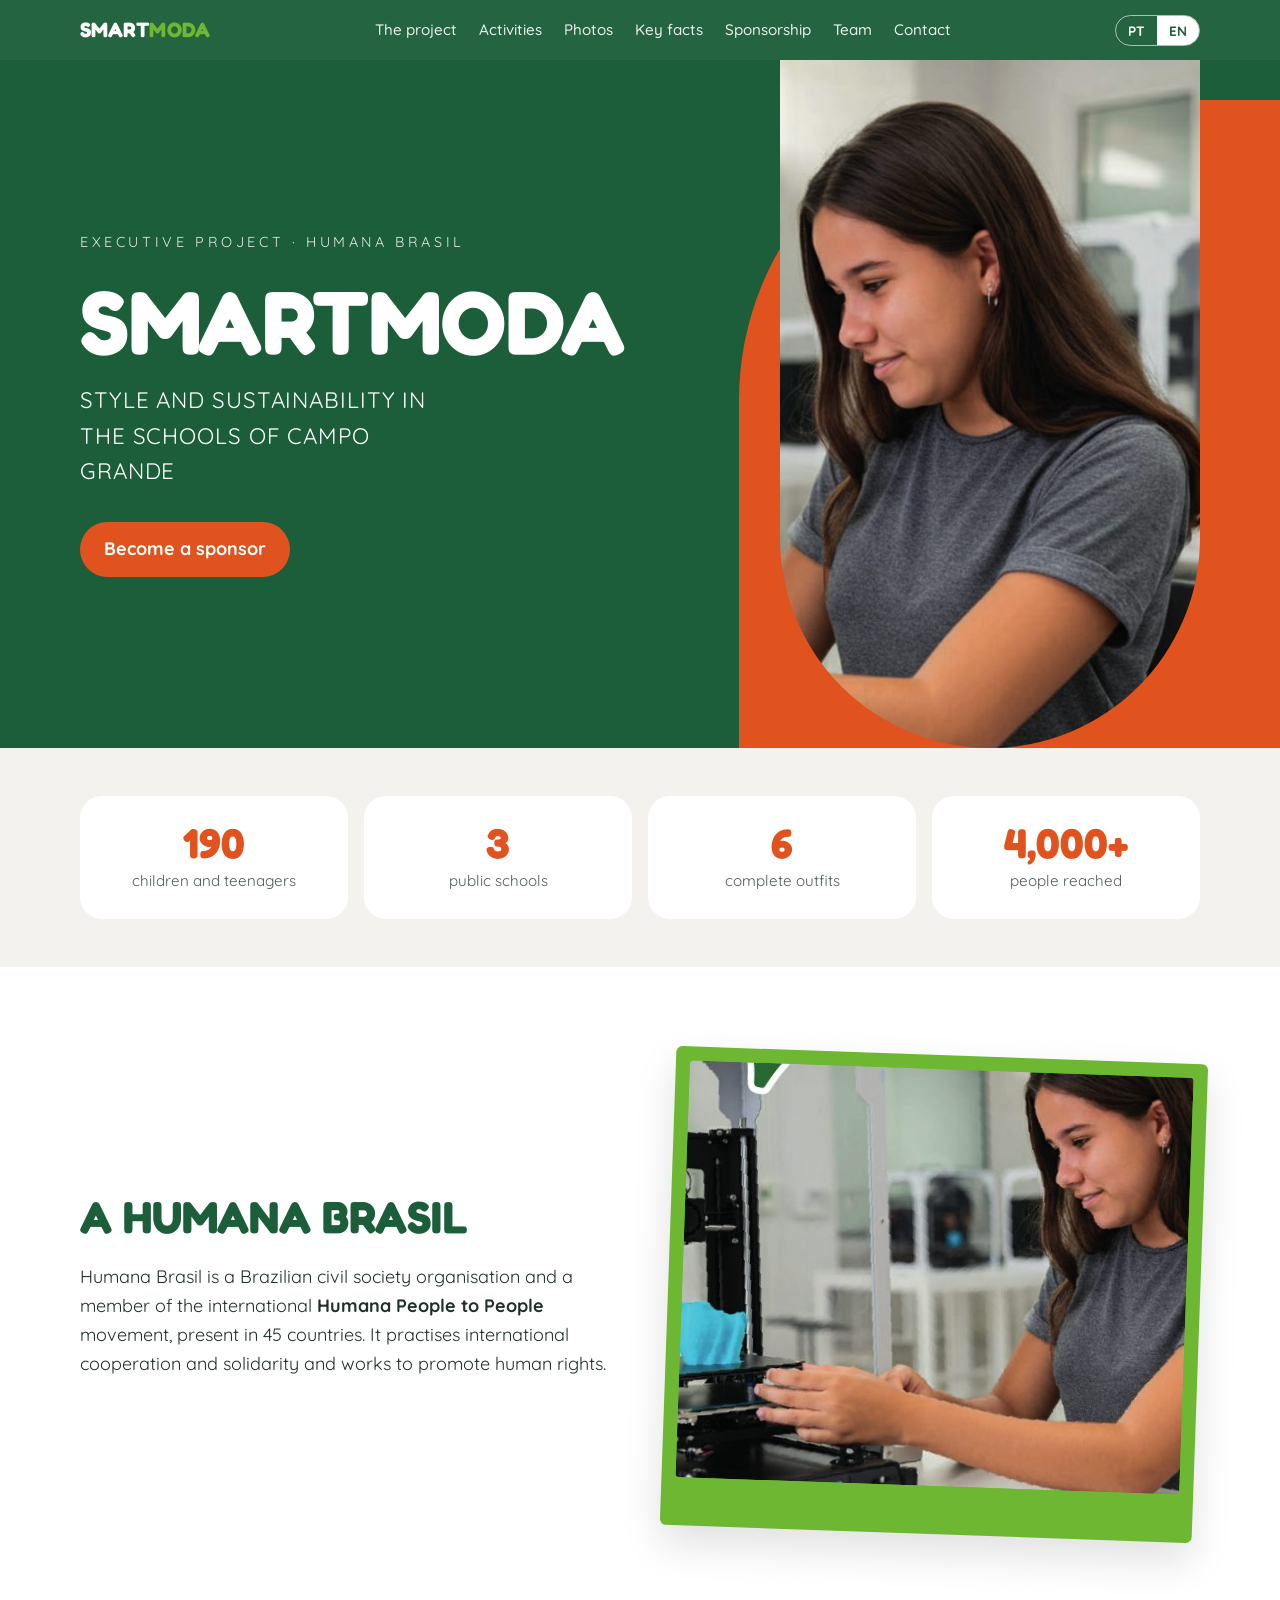
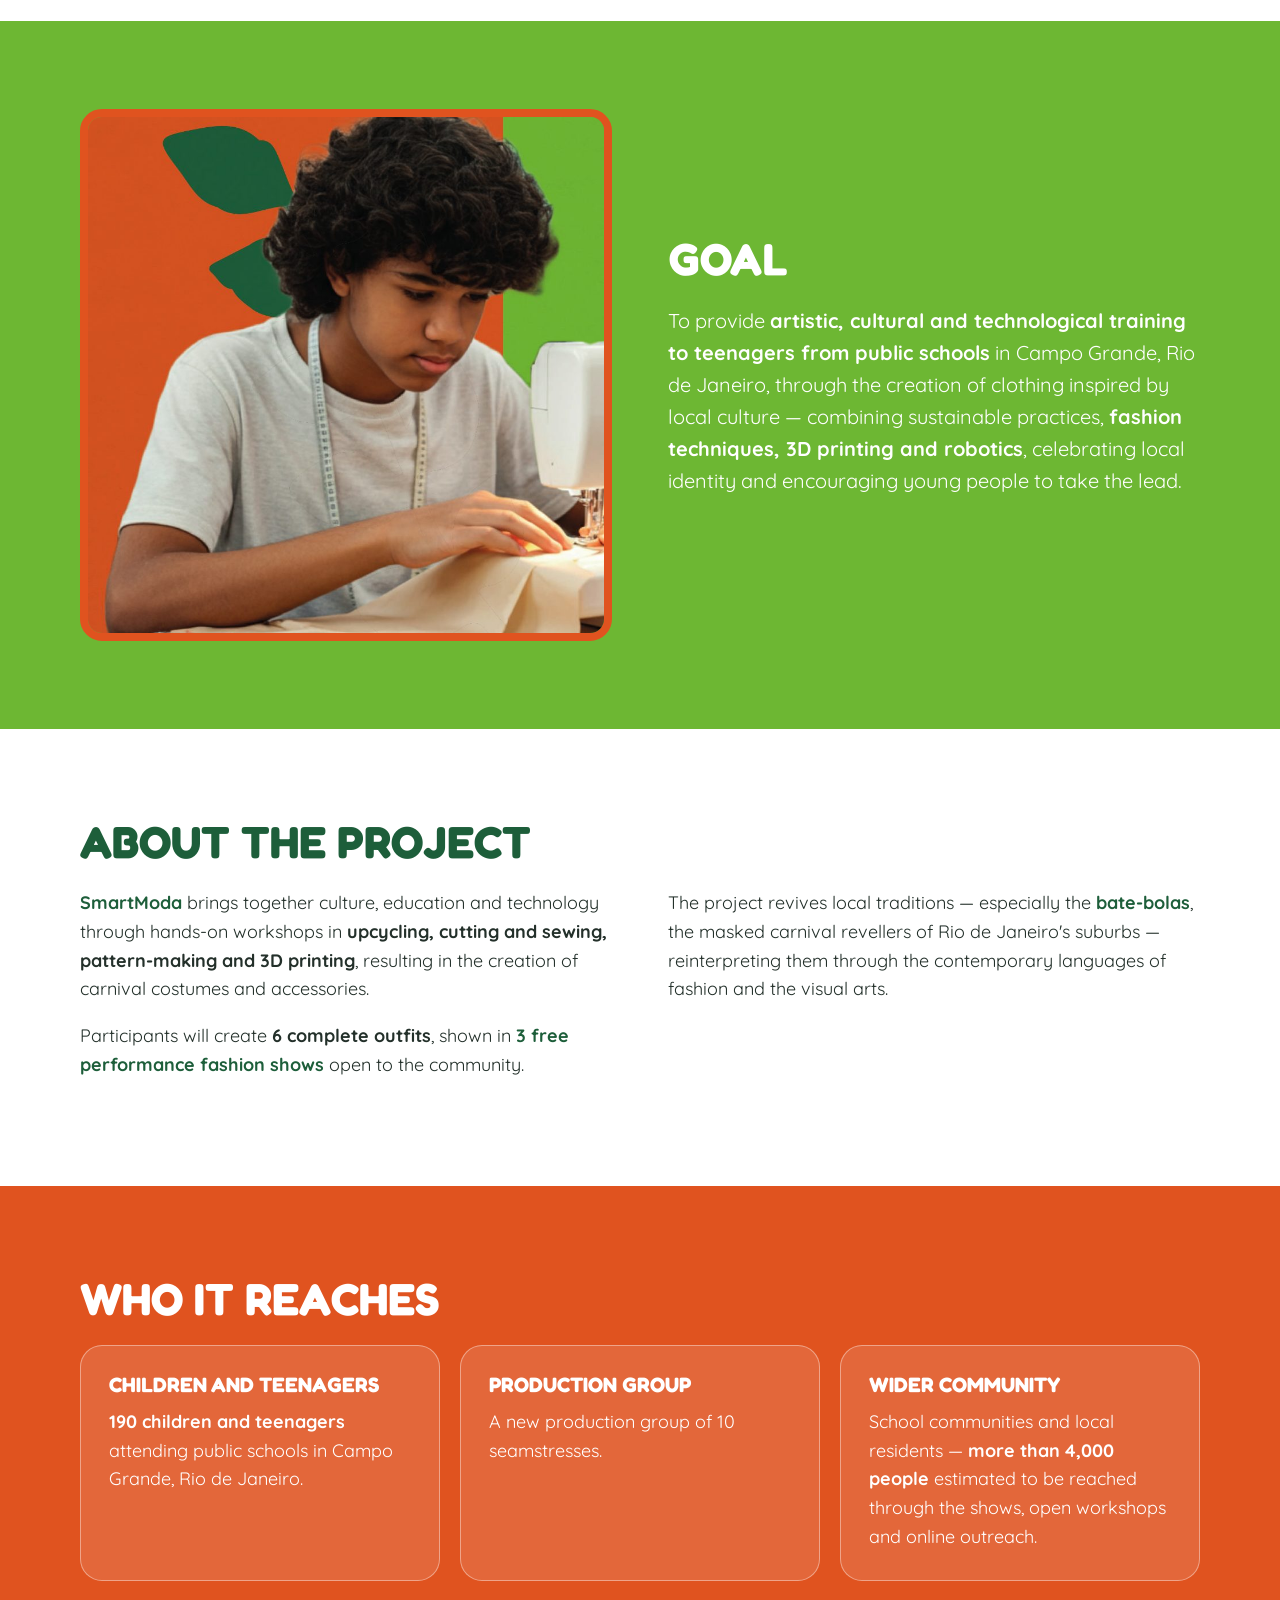
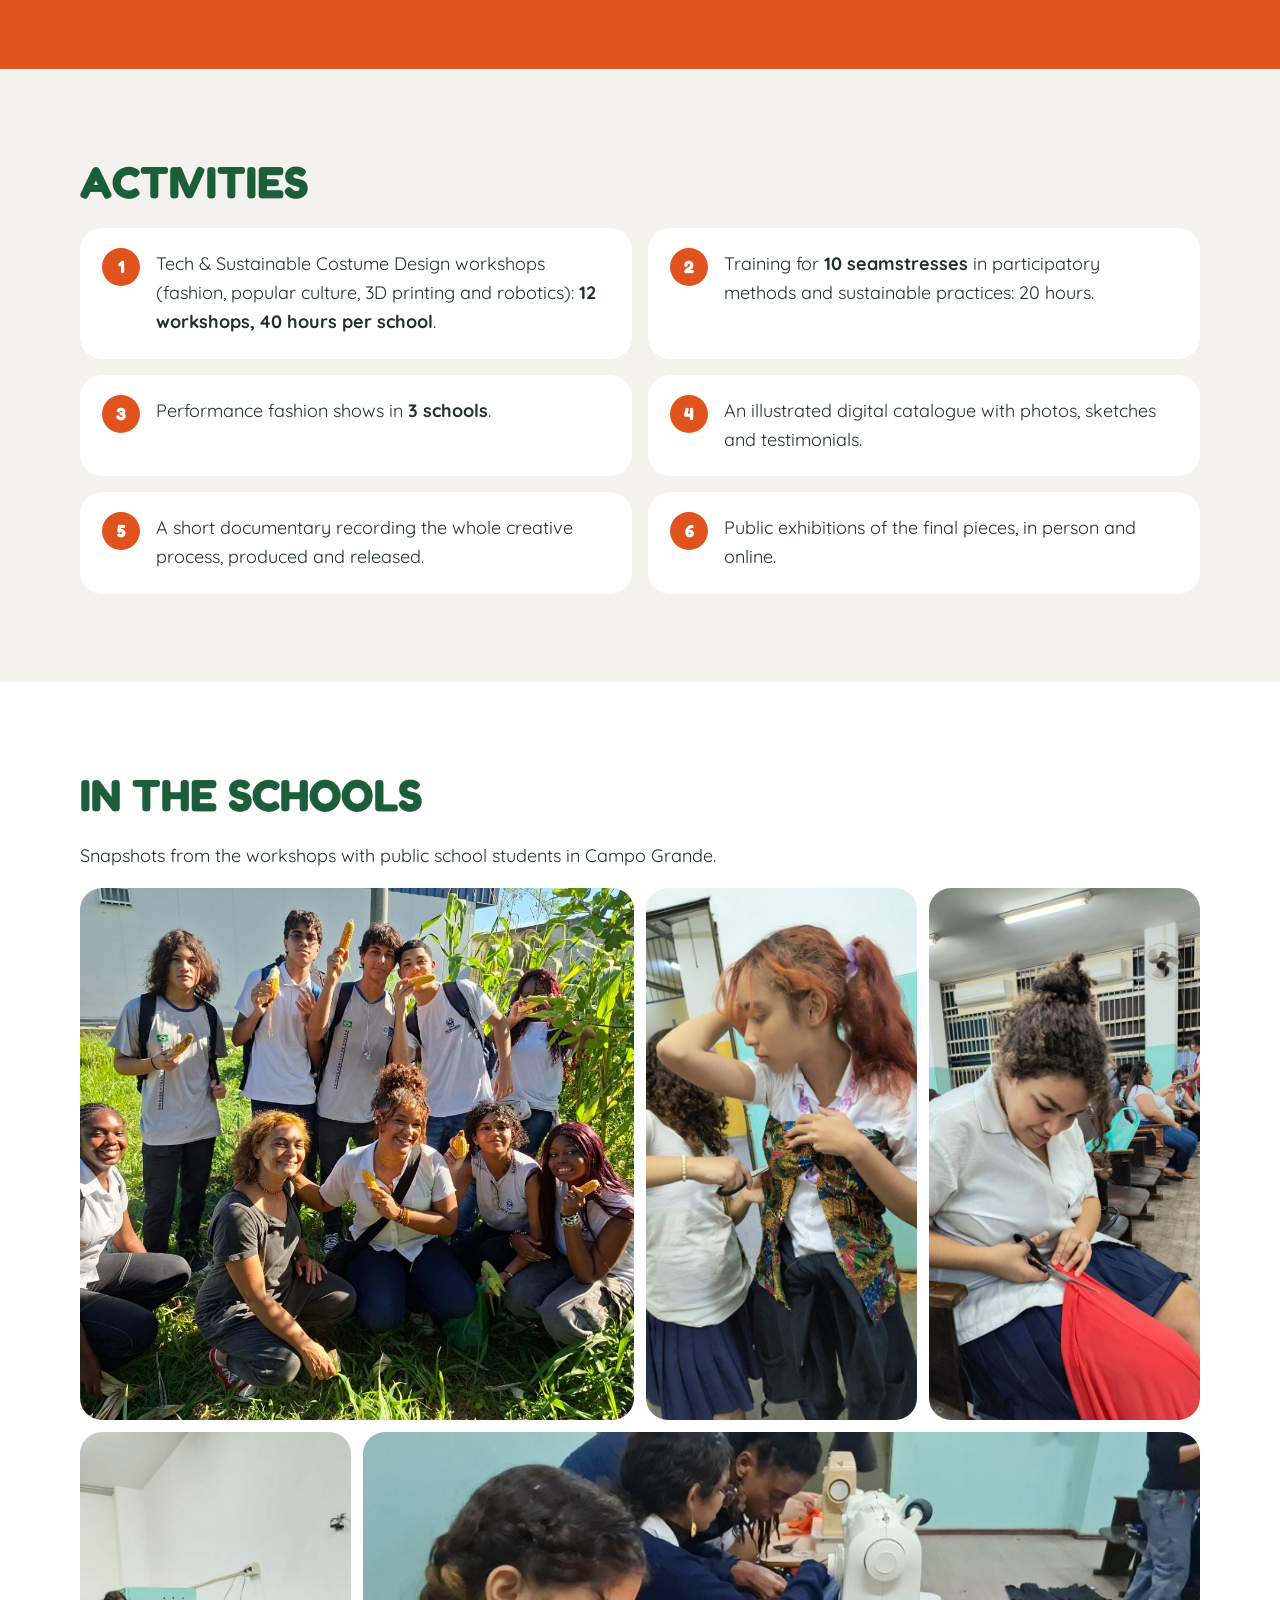
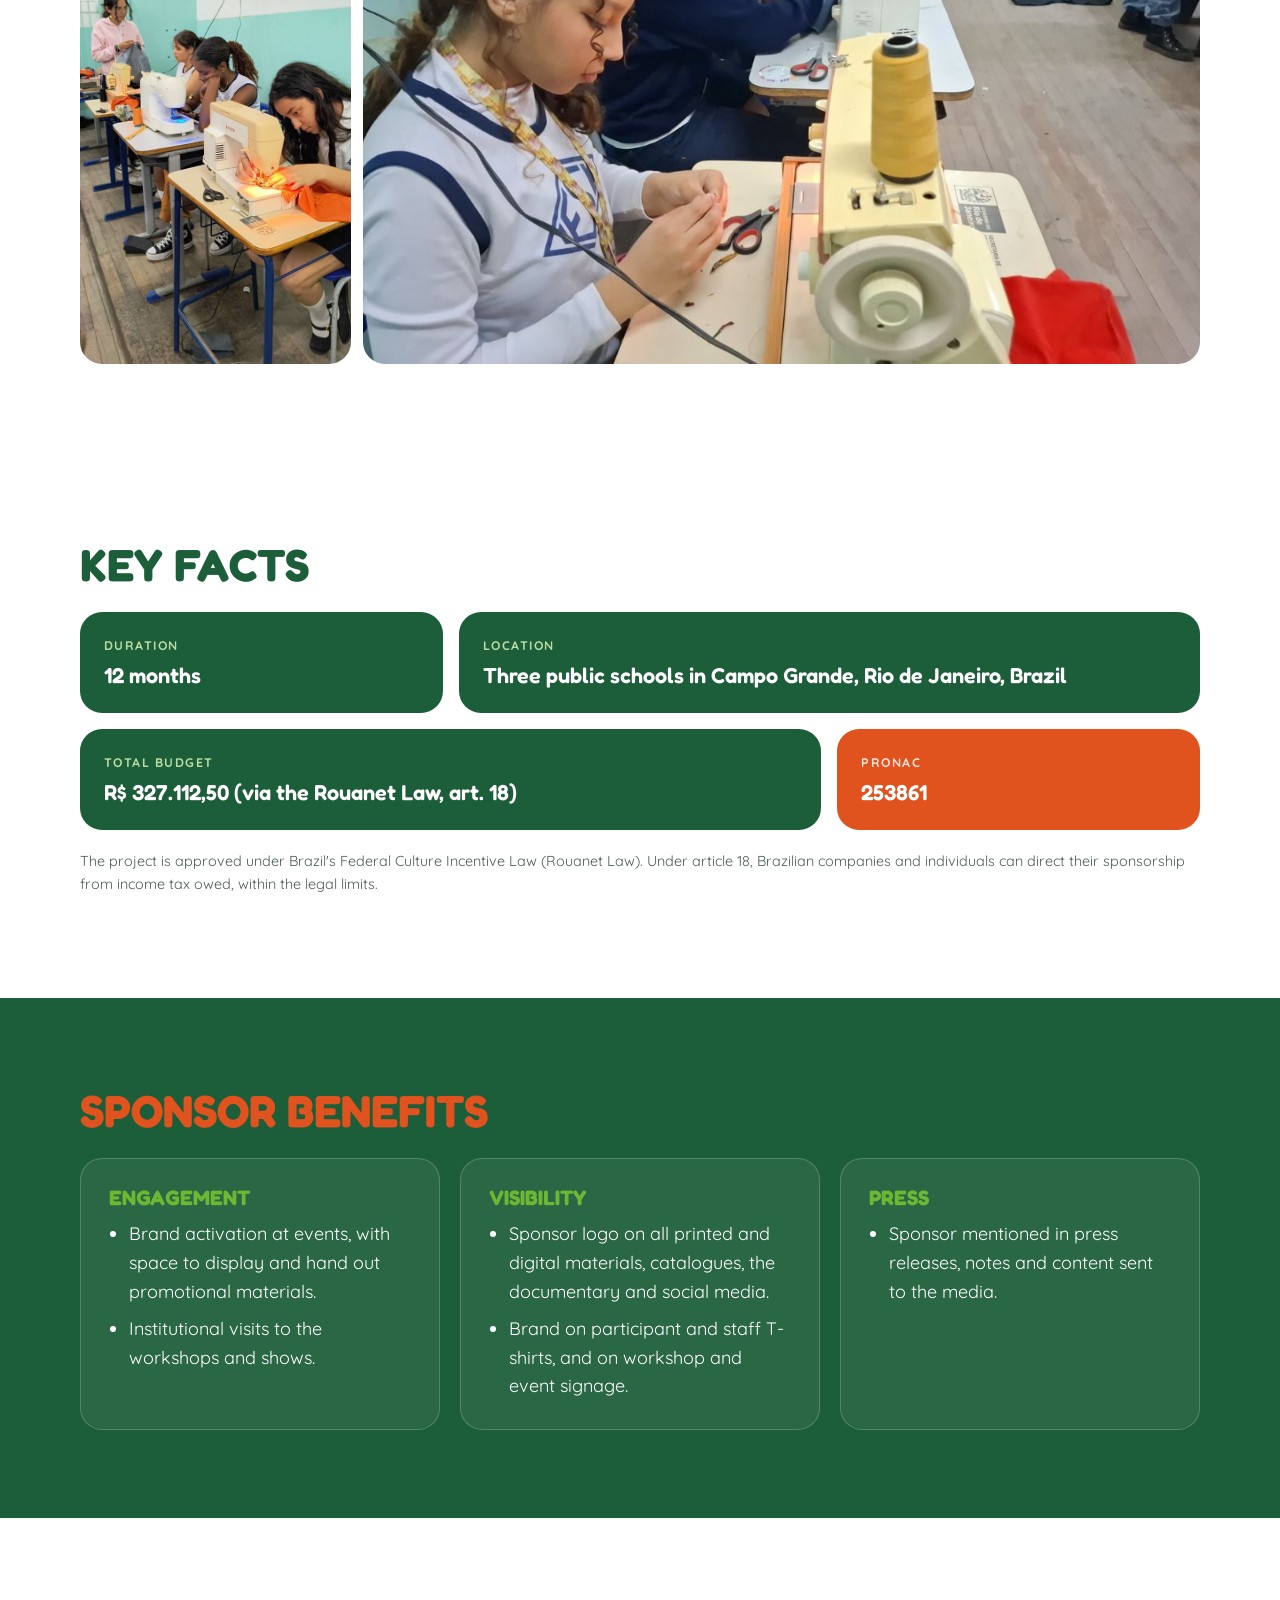
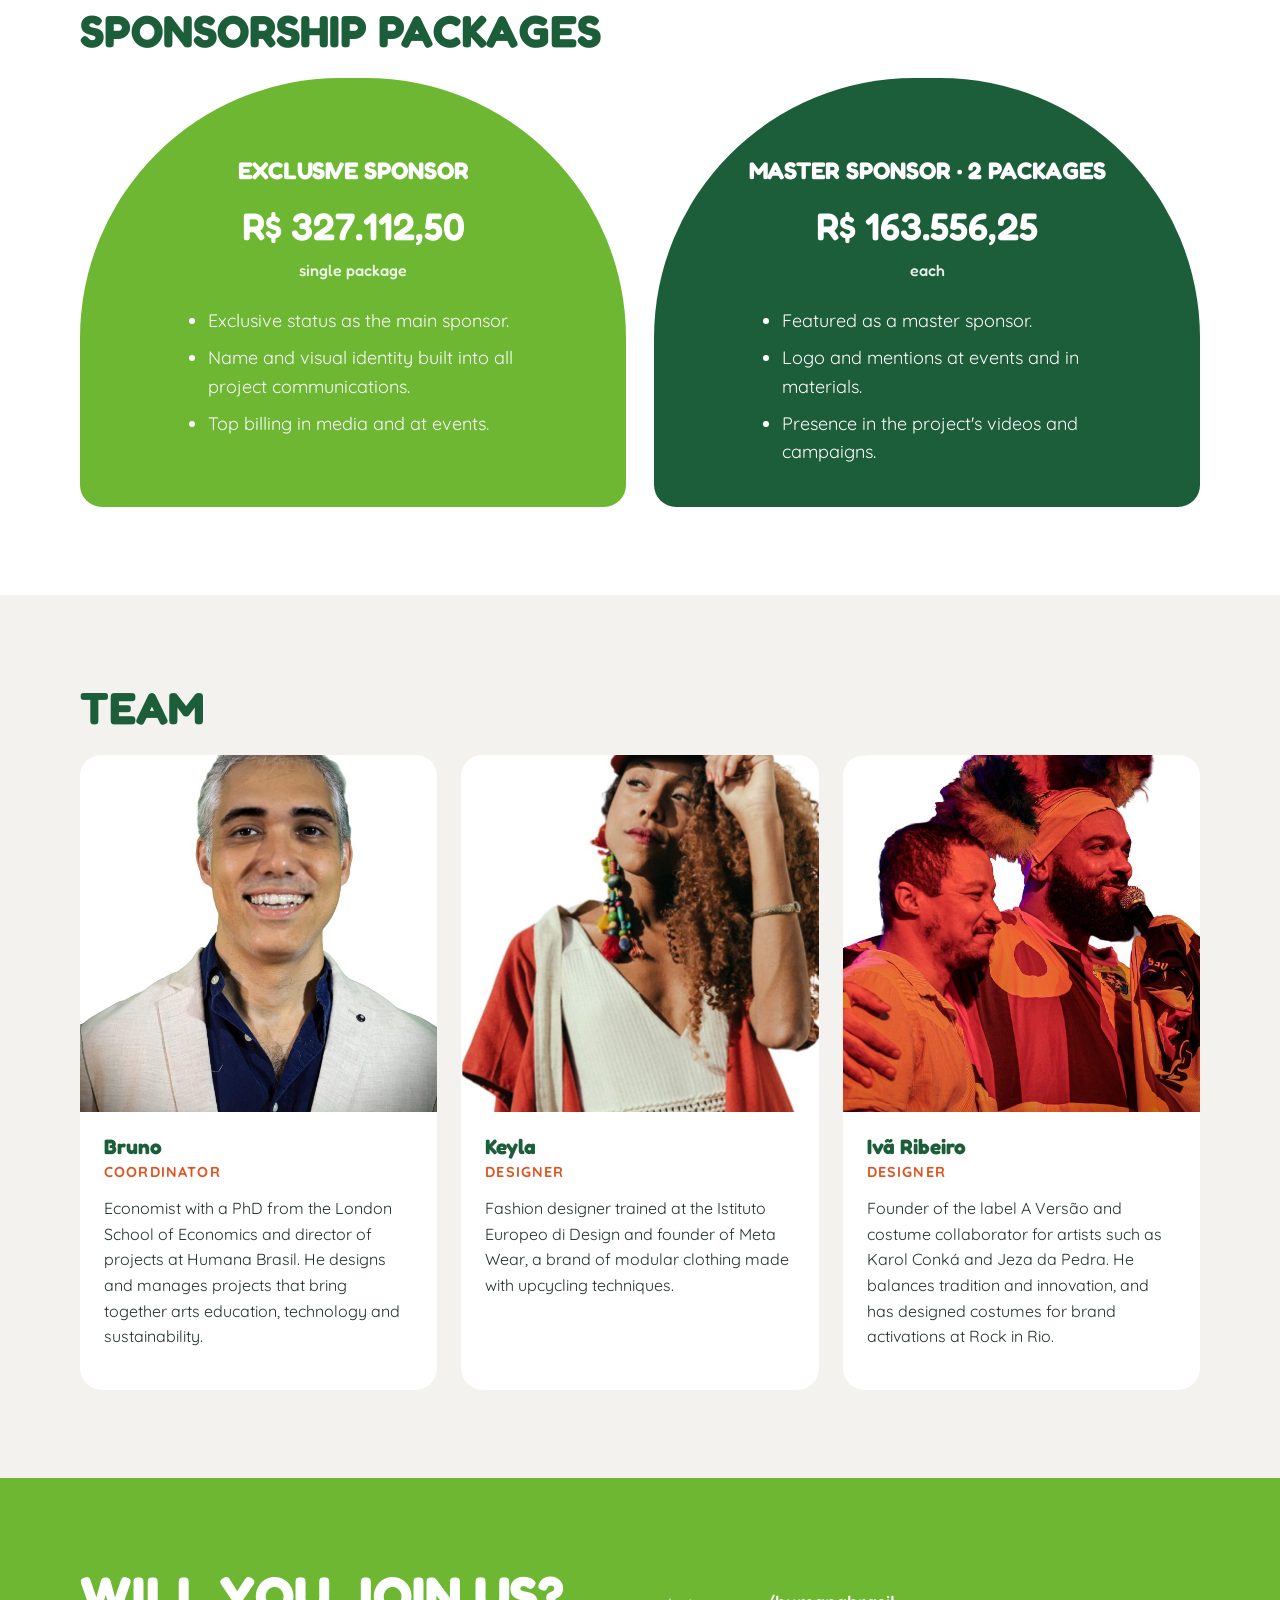
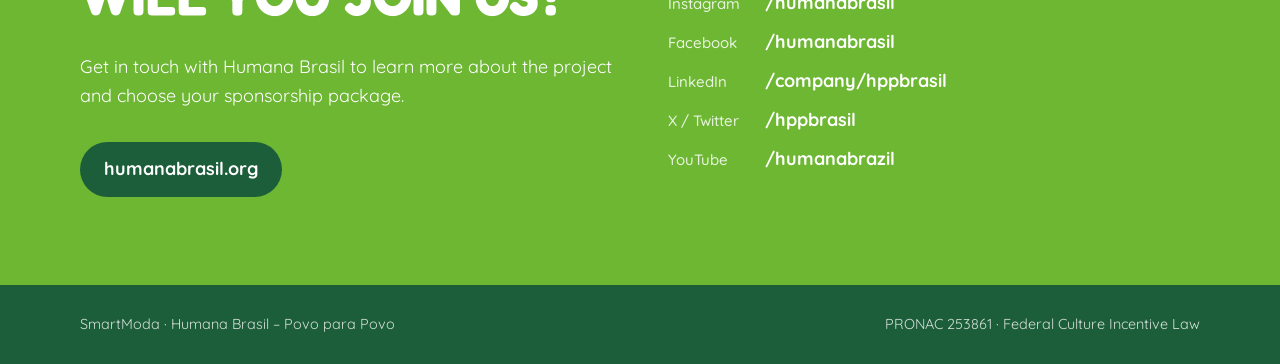
==== commit 9862b58b: "SmartModa: galeria com fotos das oficinas nas escolas Cinco fotos novas (redimensionadas e sem metad" ====
--- a/docs/smartmoda/index.html
+++ b/docs/smartmoda/index.html
@@ -134,6 +134,19 @@
   }
   @media (max-width: 760px) { .lista-acoes { grid-template-columns: 1fr; } }
 
+  /* Fotos nas escolas */
+  .galeria { display: grid; grid-template-columns: repeat(4, 1fr); grid-auto-rows: 260px; gap: 12px; margin-top: 8px; }
+  .galeria figure { margin: 0; border-radius: var(--raio); overflow: hidden; }
+  .galeria img { width: 100%; height: 100%; object-fit: cover; }
+  .galeria .turma { grid-column: 1 / 3; grid-row: span 2; }
+  .galeria .alta { grid-row: span 2; }
+  .galeria .larga { grid-column: span 3; grid-row: span 2; }
+  @media (max-width: 760px) {
+    .galeria { grid-template-columns: 1fr 1fr; grid-auto-rows: 240px; }
+    .galeria .turma { grid-column: 1 / -1; grid-row: span 1; }
+    .galeria .alta, .galeria .larga { grid-column: auto; grid-row: span 1; }
+  }
+
   /* Ficha */
   .ficha .grade { display: grid; grid-template-columns: repeat(3, 1fr); gap: 16px; }
   .item-ficha { background: var(--verde-escuro); color: var(--branco); border-radius: var(--raio); padding: 24px; }
@@ -197,6 +210,7 @@
     <nav class="menu" aria-label="Seções">
       <a href="#projeto"><span class="pt">O projeto</span><span class="en">The project</span></a>
       <a href="#acoes"><span class="pt">Ações</span><span class="en">Activities</span></a>
+      <a href="#escolas"><span class="pt">Fotos</span><span class="en">Photos</span></a>
       <a href="#ficha"><span class="pt">Ficha técnica</span><span class="en">Key facts</span></a>
       <a href="#cotas"><span class="pt">Patrocínio</span><span class="en">Sponsorship</span></a>
       <a href="#equipe"><span class="pt">Equipe</span><span class="en">Team</span></a>
@@ -312,6 +326,21 @@
         <li><span class="pt">Produção e divulgação de minidocumentário registrando todo o processo criativo.</span><span class="en">A short documentary recording the whole creative process, produced and released.</span></li>
         <li><span class="pt">Exibições públicas dos produtos finais, presenciais e online.</span><span class="en">Public exhibitions of the final pieces, in person and online.</span></li>
       </ol>
+    </div>
+  </section>
+
+  <section id="escolas">
+    <div class="container">
+      <h2><span class="pt">Nas escolas</span><span class="en">In the schools</span></h2>
+      <p class="pt">Registros das oficinas com estudantes de escolas públicas de Campo Grande.</p>
+      <p class="en">Snapshots from the workshops with public school students in Campo Grande.</p>
+      <div class="galeria">
+        <figure class="turma"><img src="img/escola-turma.jpg" alt="Estudantes e educadora reunidos na horta da escola, segurando espigas de milho" width="1200" height="900" loading="lazy"></figure>
+        <figure class="alta"><img src="img/escola-prova.jpg" alt="Estudante prova uma peça de tecido estampado enquanto a colega faz ajustes com a tesoura" width="675" height="1200" loading="lazy"></figure>
+        <figure class="alta"><img src="img/escola-recorte.jpg" alt="Estudante recorta um tecido vermelho durante a oficina" width="900" height="1200" loading="lazy"></figure>
+        <figure class="alta"><img src="img/escola-costura-maquinas.jpg" alt="Estudantes costurando em máquinas de costura em sala de aula" width="900" height="1200" loading="lazy"></figure>
+        <figure class="larga"><img src="img/escola-costura-detalhe.jpg" alt="Estudantes concentrados na oficina de costura" width="1200" height="675" loading="lazy"></figure>
+      </div>
     </div>
   </section>
 
